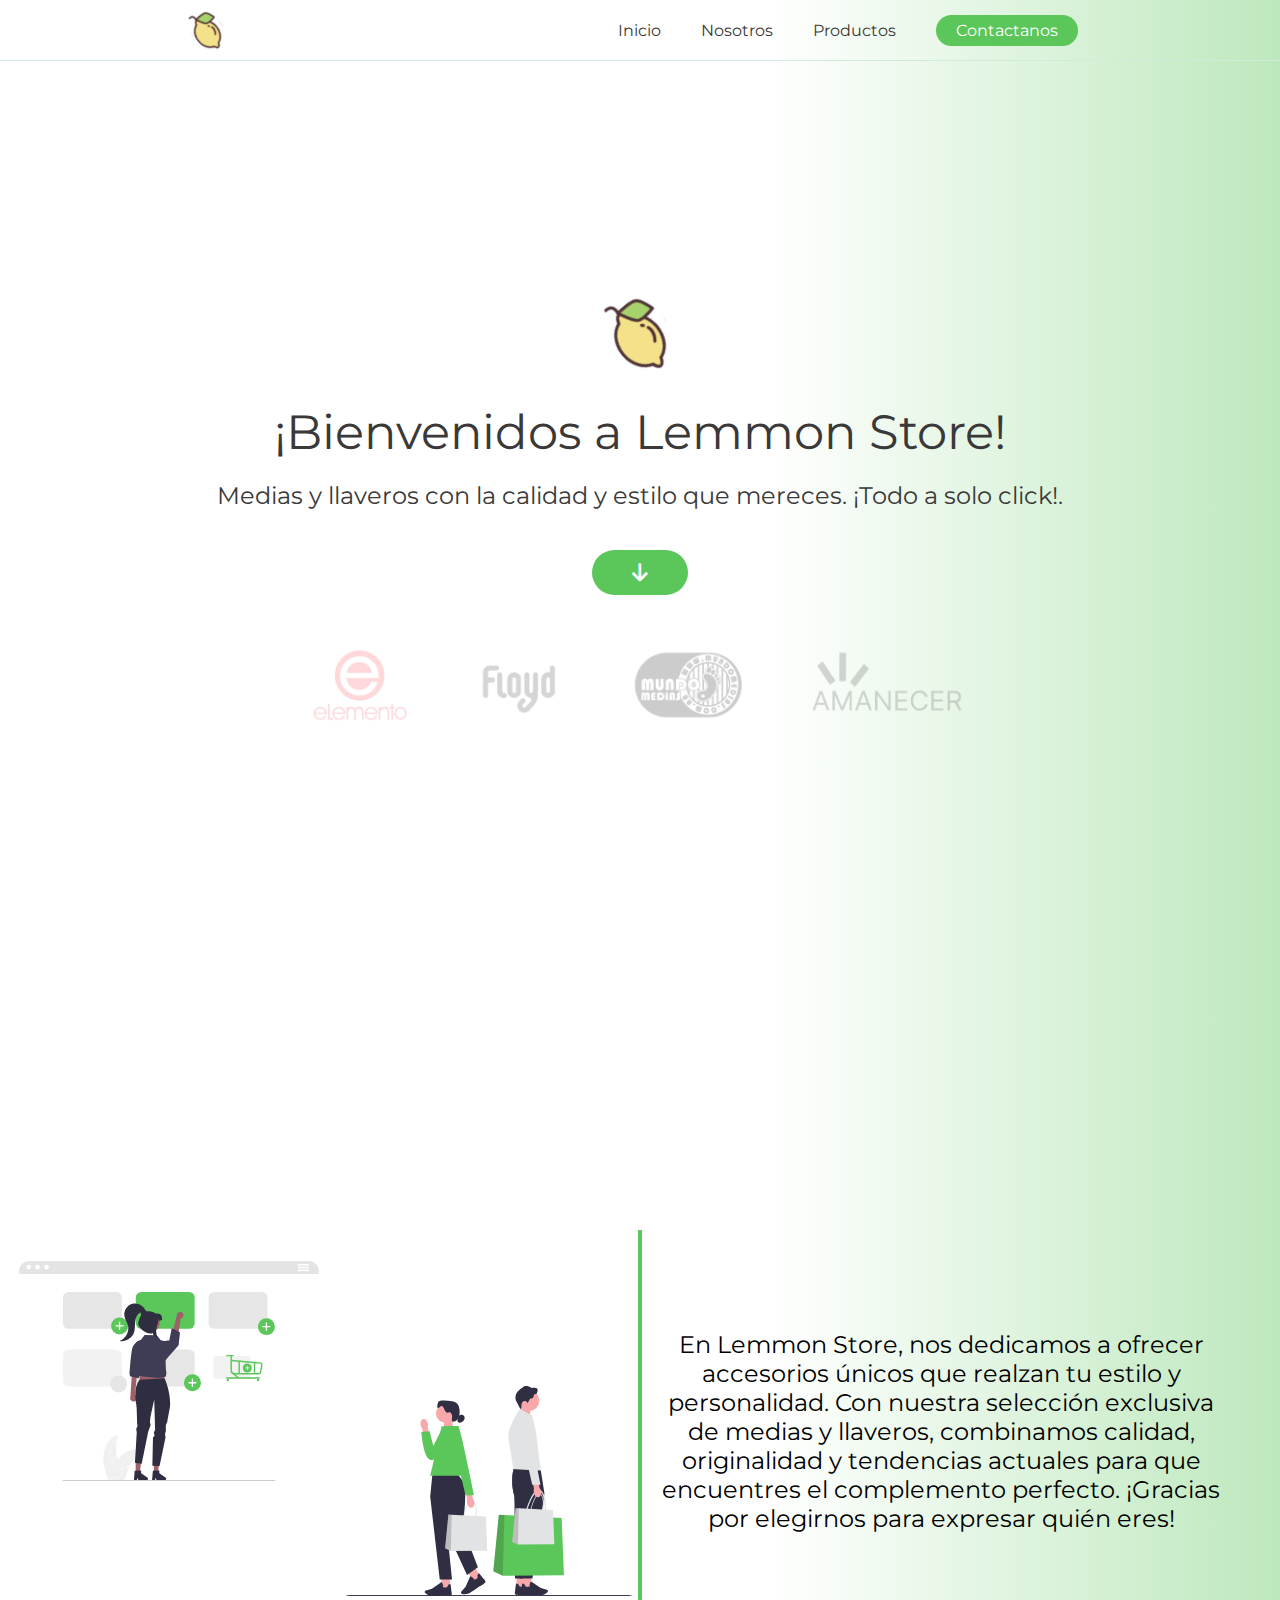
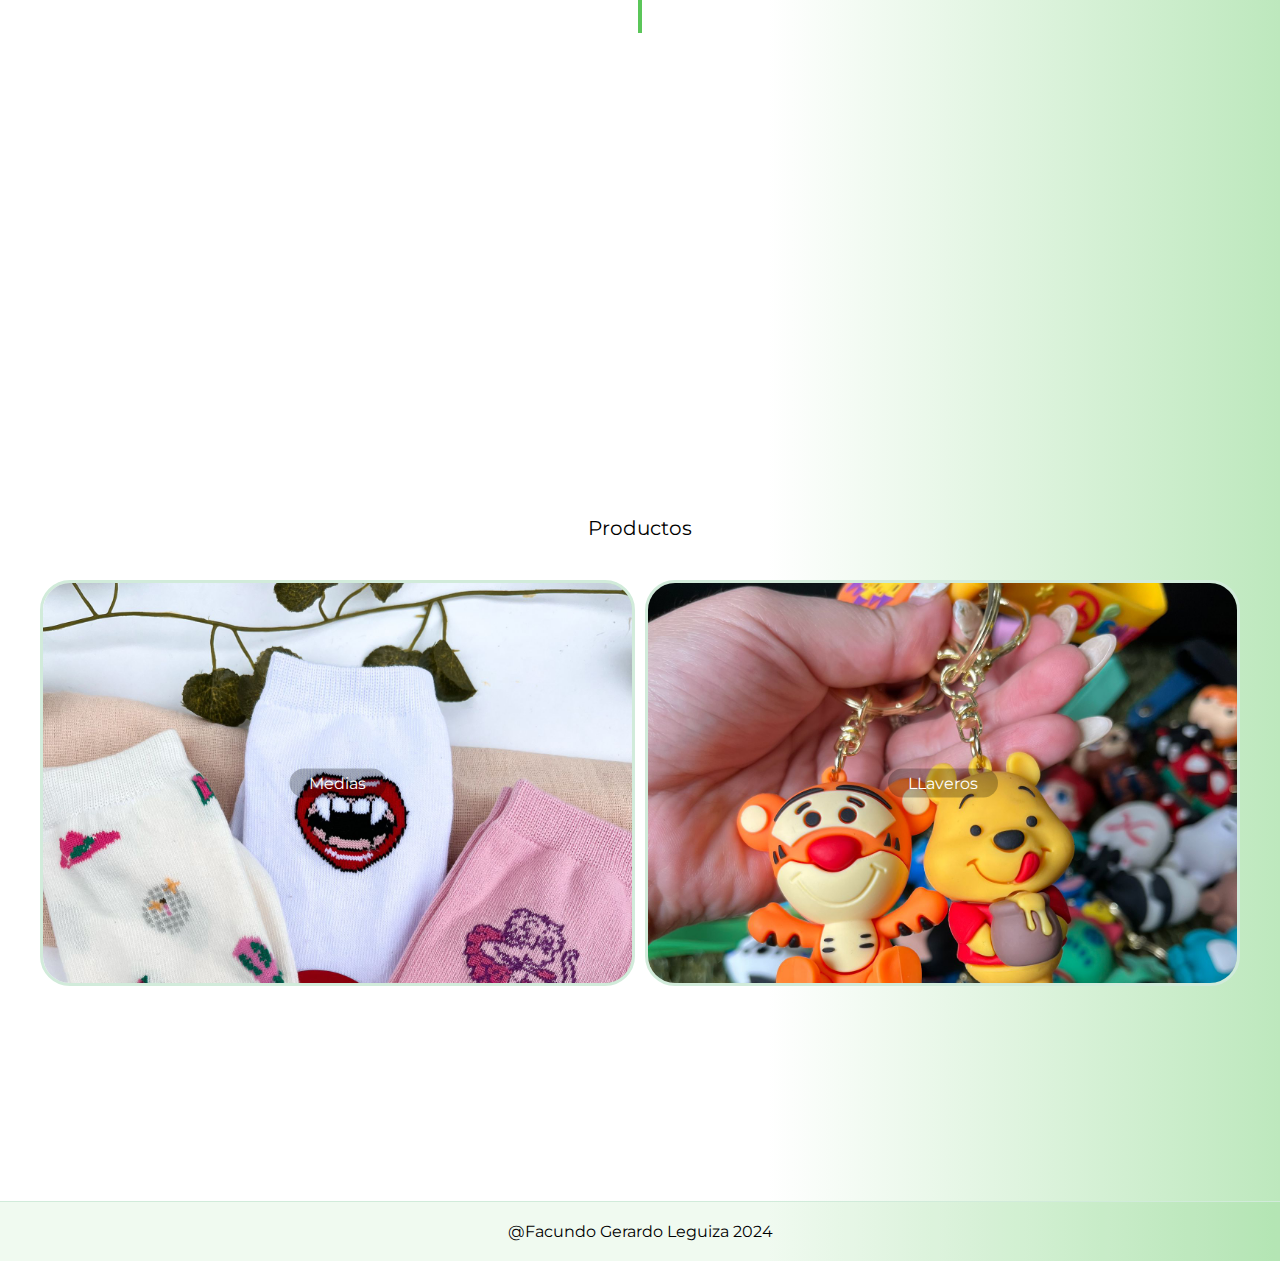
==== index.html @ 1a005efc "Correccion de ruta productosLLaveritos" ====
<!DOCTYPE html>
<html lang="en">

<head>
    <meta charset="UTF-8">
    <meta name="viewport" content="width=device-width, initial-scale=1.0">
    <link rel="stylesheet" href="https://cdnjs.cloudflare.com/ajax/libs/font-awesome/6.6.0/css/all.min.css">
    <link rel="stylesheet" href="./css/index.css">

    <title>Lemmon Store</title>
</head>

<body>
    <header>
        <nav>
            <img src="./asset/img/logoLemmon.svg" alt="">
            <ul>
                <li><a href="#hero">Inicio</a></li>
                <li><a href="#nosotros">Nosotros</a></li>
                <li><a href="#products">Productos</a></li>
                <li><a class="contactUs" href="./page/contacto.html">Contactanos</a></li>
            </ul>
        </nav>
    </header>
    <main>

        <section id="hero">
            <div class="hero-wrap">
                <img src="./asset/img/logoLemmon.svg" alt="">
                <h1>¡Bienvenidos a Lemmon Store! </h1>
                <h2>Medias y llaveros con la calidad y estilo que mereces. ¡Todo a solo
                    click!.
                </h2>
                <a href="#nosotros" class="btn">
                    <i class="fa-solid fa-arrow-down"></i>
                </a>
                <div class="marcas">
                    <img src="./asset/img/ELEMETO-LOGO.png"></img>
                    <img src="./asset/img/LOGO-FLOYD.png"></img>
                    <img src="./asset/img/LOGO-MUNDO.png"></img>
                    <img src="./asset/img/LOGO-AMANECER.png"></img>
                </div>
            </div>
        </section>

        <section id="nosotros">

            <div class="nosotros-wrap">

                <div class="nosotros-img">
                    <img class="img1" src="./asset/img/panel-tienda.svg" alt="">
                    <img class="img2" src="./asset/img/cmpras-personas.svg" alt="">
                </div>

                <div class="nosotros-text">

                    En <b>Lemmon Store</b>, nos dedicamos a ofrecer accesorios únicos que realzan tu estilo y
                    personalidad. Con
                    nuestra selección exclusiva de medias y llaveros, combinamos calidad, originalidad y tendencias
                    actuales para que encuentres el complemento perfecto. ¡Gracias por elegirnos para expresar quién
                    eres!
                </div>

            </div>
        </section>

        <section id="products">
            <h3>Productos</h3>
            <div class="products-wrap">
                <a href="./page/productosMedias.html">
                    <p>Medias</p>
                    <img src="./asset/img/producto3.jpeg" alt="">

                </a>
                <a href="./page/productosLLaveritos.html">
                    <p>LLaveros</p>
                    <img src="./asset/img/llaveros_dos.jpeg" alt="">
                </a>
            </div>

        </section>

    </main>
    <footer>
        <p>@Facundo Gerardo Leguiza 2024</p>
    </footer>
</body>

</html>
---- css/index.css ----
@import url('https://fonts.googleapis.com/css2?family=Montserrat:ital,wght@0,100..900;1,100..900&display=swap');

:root {
    --color-white: #ffff;
    --color-green: #5BC659;
    --color-white-2: #d1ebda
}

html {
    scroll-behavior: smooth;
}

* {
    font-family: "Montserrat", sans-serif;
    font-optical-sizing: auto;
    font-weight: 400;
    font-style: normal;
    margin: 0;
    padding: 0;
}

body {
    background: linear-gradient(90deg, rgb(255, 255, 255) 60%, rgba(189, 232, 189, 1) 100%);
}

header {
    top: 0;
    position: sticky;
    display: flex;
    justify-content: center;
    border-bottom: solid 1px var(--color-white-2);
    background: linear-gradient(90deg, rgb(255, 255, 255) 60%, rgba(189, 232, 189, 1) 100%);
    z-index: 20;
}

nav {
    width: 100%;
    height: 60px;
    display: flex;
    justify-content: space-around;
    align-items: center;
}

ul {
    display: flex;
    align-items: center;
    list-style: none;
    gap: 40px;
    margin: 0 20px;
}

ul li a {
    text-decoration: none;
    color: rgb(58, 56, 56);
    font-size: 1rem;
}

ul li .contactUs {
    text-align: center;
    border-radius: 20px;
    padding: 6px 20px;
    width: 100px;
    color: var(--color-white);
    background-color: var(--color-green);
    text-decoration: none;
    font-size: 1rem;
}

ul li .contactUs:hover {
    background-color: #459344;
}



#hero {
    height: 100vh;
    display: flex;
    justify-content: center;

}

.hero-wrap img {
    height: 100px;
}

.hero-wrap h1 {
    font-size: 48px;
}

.hero-wrap h2 {
    font-size: 24px;
}

.hero-wrap {
    color: rgb(58, 56, 56);
    width: 80%;
    display: flex;
    justify-content: center;
    align-items: center;
    flex-direction: column;
    gap: 20px;
    text-align: center;
}

.hero-wrap a {
    margin: 20px 0;
    border-radius: 30px;
    padding: 10px 40px;
    font-size: 1.3rem;
    color: var(--color-white);
    background-color: var(--color-green);
}

#hero .marcas {
    margin: 0px 0px;
}


#hero .marcas img {
    opacity: 20%;
    margin: 0 20px;
}



@keyframes float {
    0% {
        transform: translateY(0);
    }

    50% {
        transform: translateY(-10px);
        /* Eleva el elemento */
    }

    100% {
        transform: translateY(0);
        /* Vuelve a la posición original */
    }
}

.hero-wrap a {
    animation: float 3s ease-in-out infinite;
    /* Aplica la animación */
}


footer {
    background-color: #5bc65917;
    border-top: solid 1px var(--color-white-2);
    padding: 20px;
    text-align: center;
}

@media (min-width : 1024px) {
    #nosotros {
        height: 100vh;
        display: flex;
        flex-direction: column;
        align-items: center;
        justify-content: center;
        /* Espacio entre la sección superior y el icono */
        gap: 50px;
        padding: 20px;
    }

    #nosotros i {
        color: var(--color-green);
        font-size: 48px;
        /* Centrado en el eje horizontal */
    }

    #nosotros .nosotros-wrap {
        display: flex;
        width: 100%;
        max-width: 1200px;
        /* Define un ancho máximo opcional */
        justify-content: center;
        gap: 20px;
    }

    #nosotros .nosotros-wrap .nosotros-text,
    #nosotros .nosotros-wrap .nosotros-img {
        flex: 1;
        max-width: 50%;
        /* Ambos ocupan el 50% */
    }

    #nosotros .nosotros-wrap .nosotros-text {
        padding: 100px 10px;
        font-size: 24px;
        border-left: solid 4px #5BC659;
        text-align: center;
    }

    #nosotros .nosotros-wrap .nosotros-img {
        display: flex;
        justify-content: center;
        align-items: center;
        gap: 20px;
        padding: 20px 0;
    }

    #nosotros .nosotros-wrap .nosotros-img img {
        border-radius: 10px;
        width: 100%;
        max-width: 300px;
    }

    #nosotros .nosotros-wrap .nosotros-img .img2 {
        position: relative;
        top: 60px;
    }


    #nosotros .nosotros-wrap .nosotros-img .img1 {
        position: relative;
        bottom: 60px;
    }


    #products {
        height: 100vh;
        display: flex;
        justify-content: center;
        flex-direction: column;
        align-items: center;
        margin: 0 auto;
        max-width: 1200px;
        gap: 40px;
    }

    #products .products-wrap {
        width: 100%;
        display: flex;
        flex-wrap: no wrap;
        gap: 10px;
    }

    #products .products-wrap a {
        position: relative;
        background: linear-gradient(90deg, rgb(255, 255, 255) 60%, rgba(189, 232, 189, 1) 100%);
        height: 400px;
        width: 100%;
        overflow: hidden;
        border-radius: 30px;
        transition: transform 0.3s ease-in-out;
        border: solid 3px var(--color-white-2);
    }


    #products h3 {
        font-size: 20px;
    }

    #products .products-wrap a p {
        position: absolute;
        top: 50%;
        left: 50%;
        transform: translate(-50%, -50%);
        background-color: rgba(0, 0, 0, 0.253);
        color: #fff;
        padding: 5px 20px;
        border-radius: 30px;
        z-index: 10;
        font-size: 16px;
        text-align: center;
    }

    #products .products-wrap a img {
        object-fit: cover;
        width: 100%;
        height: auto;
        transition: transform 0.3s ease-in-out;
    }


    #products .products-wrap a img:hover {
        transform: scale(1.1);
        opacity: 50%;
    }


    .product-grid {
        display: grid;
        grid-template-columns: repeat(5, 1fr);
        gap: 20px;
        margin: auto;
        max-width: 90%;
    }

    .product-item {
        height: 320px;
        width: 300px;
        border-radius: 10px;
        border: solid 1px var(--color-white-2);
    }
}


@media (min-width: 768px) and (max-width : 1023px) {
    #nosotros {
        height: 100vh;
        display: flex;
        justify-content: center;
        align-items: center;
        flex-direction: column;
        gap: 40px;
    }

    #nosotros i {
        color: var(--color-green);
        font-size: 48px;
    }


    #nosotros .nosotros-wrap {
        display: flex;
        flex-direction: column;
        align-items: center;
        justify-content: center;
        gap: 20px;
    }

    #nosotros .nosotros-wrap .nosotros-text {
        padding: 40px;
        text-align: center;
        font-size: 24px;
    }

    #nosotros .nosotros-wrap .nosotros-img {
        display: flex;
        padding: 20px 0;
    }

    #nosotros .nosotros-wrap .nosotros-img img {
        border-radius: 10px 10px;
        width: 300px;
    }

    #nosotros .nosotros-wrap .nosotros-img .img1 {
        position: relative;
        top: -60px;
    }

    #products {
        height: 100vh;
        display: flex;
        justify-content: center;
        flex-direction: column;
        align-items: center;
        gap: 40px;
    }

    #products .products-wrap {
        width: 100%;
        display: flex;
        flex-wrap: wrap;
        gap: 10px;
    }

    #products .products-wrap a {
        position: relative;
        background: linear-gradient(90deg, rgb(255, 255, 255) 60%, rgba(189, 232, 189, 1) 100%);
        height: 300px;
        width: 100%;
        overflow: hidden;
        border-radius: 30px;
        transition: transform 0.3s ease-in-out;
        border: solid 3px var(--color-white-2);
    }


    #products h3 {
        font-size: 20px;
    }

    #products .products-wrap a p {
        position: absolute;
        top: 50%;
        left: 50%;
        transform: translate(-50%, -50%);
        background-color: rgba(0, 0, 0, 0.253);
        color: #fff;
        padding: 5px 20px;
        border-radius: 30px;
        z-index: 10;
        font-size: 16px;
        text-align: center;
    }

    #products .products-wrap a img {
        width: 100%;
        height: auto;
        object-fit: cover;
        transition: transform 0.3s ease-in-out;
    }


    #products .products-wrap a img:hover {
        transform: scale(1.1);
        opacity: 50%;
    }


    .product-grid {
        display: grid;
        grid-template-columns: repeat(5, 1fr);
        gap: 20px;
        margin: auto;
        max-width: 90%;
    }

    .product-item {
        height: 320px;
        width: 300px;
        border-radius: 10px;
        border: solid 1px var(--color-white-2);
    }
}




@media (max-width: 767px) {
    ul {
        gap: 14px;
    }

    ul li a {
        font-size: 12px;
    }

    ul li .contactUs {
        padding: 5px 8px;
        font-size: 12px;
    }

    /* home */
    .hero-wrap img {
        height: 90px;
    }

    .hero-wrap h1 {
        font-size: 30px;
    }

    .hero-wrap h2 {
        font-size: 16px;
    }

    .hero-wrap a {
        padding: 5px 20px;
    }


    #hero .marcas {
        display: flex;
        flex-wrap: wrap;
        justify-content: center;
        gap: 20px;
    }

    #hero .marcas img {
        margin: 0;
        height: 80px;
        width: 100px;
    }


    #nosotros {
        height: 100vh;
        display: flex;
        justify-content: center;
        align-items: center;
        flex-direction: column;
        gap: 20px;
    }


    #nosotros .nosotros-wrap {
        display: flex;
        flex-direction: column;
        align-items: center;
        justify-content: center;
        gap: 20px;
    }


    #nosotros i {
        color: var(--color-green);
        font-size: 48px;
    }


    #nosotros .nosotros-wrap .nosotros-text {
        padding: 20px;
        text-align: center;
        font-size: 16px;
    }

    #nosotros .nosotros-wrap .nosotros-img {
        display: flex;
        padding: 20px 0;
    }

    #nosotros .nosotros-wrap .nosotros-img img {
        border-radius: 10px 10px;
        width: 200px;
    }


    #nosotros .nosotros-wrap .nosotros-img .img1 {
        position: relative;
        top: -10px;
    }

    #nosotros .nosotros-wrap .nosotros-img .img2 {
        position: relative;
        top: 40px;
    }




    #products {
        height: 100vh;
        display: flex;
        justify-content: center;
        flex-direction: column;
        align-items: center;
        gap: 40px;
    }

    #products .products-wrap {
        width: 100%;
        display: flex;
        justify-content: center;
        flex-direction: column;
        gap: 10px;
    }

    #products .products-wrap a {
        position: relative;
        background: linear-gradient(90deg, rgb(255, 255, 255) 60%, rgba(189, 232, 189, 1) 100%);
        height: 200px;
        width: 100%;
        overflow: hidden;
        border-radius: 30px;
        transition: transform 0.3s ease-in-out;
        border: solid 3px var(--color-white-2);
    }


    #products h3 {
        font-size: 20px;
    }

    #products .products-wrap a p {
        position: absolute;
        top: 50%;
        left: 50%;
        transform: translate(-50%, -50%);
        background-color: rgba(0, 0, 0, 0.253);
        color: #fff;
        padding: 5px 20px;
        border-radius: 30px;
        z-index: 10;
        font-size: 16px;
        text-align: center;
    }

    #products .products-wrap a img {
        width: 100%;
        height: auto;
        object-fit: cover;
        transition: transform 0.3s ease-in-out;
    }


    #products .products-wrap a img:hover {
        transform: scale(1.1);
        opacity: 50%;
    }


    .product-grid {
        display: grid;
        grid-template-columns: repeat(5, 1fr);
        gap: 20px;
        margin: auto;
        max-width: 90%;
    }

    .product-item {
        height: 320px;
        width: 300px;
        border-radius: 10px;
        border: solid 1px var(--color-white-2);
    }
}
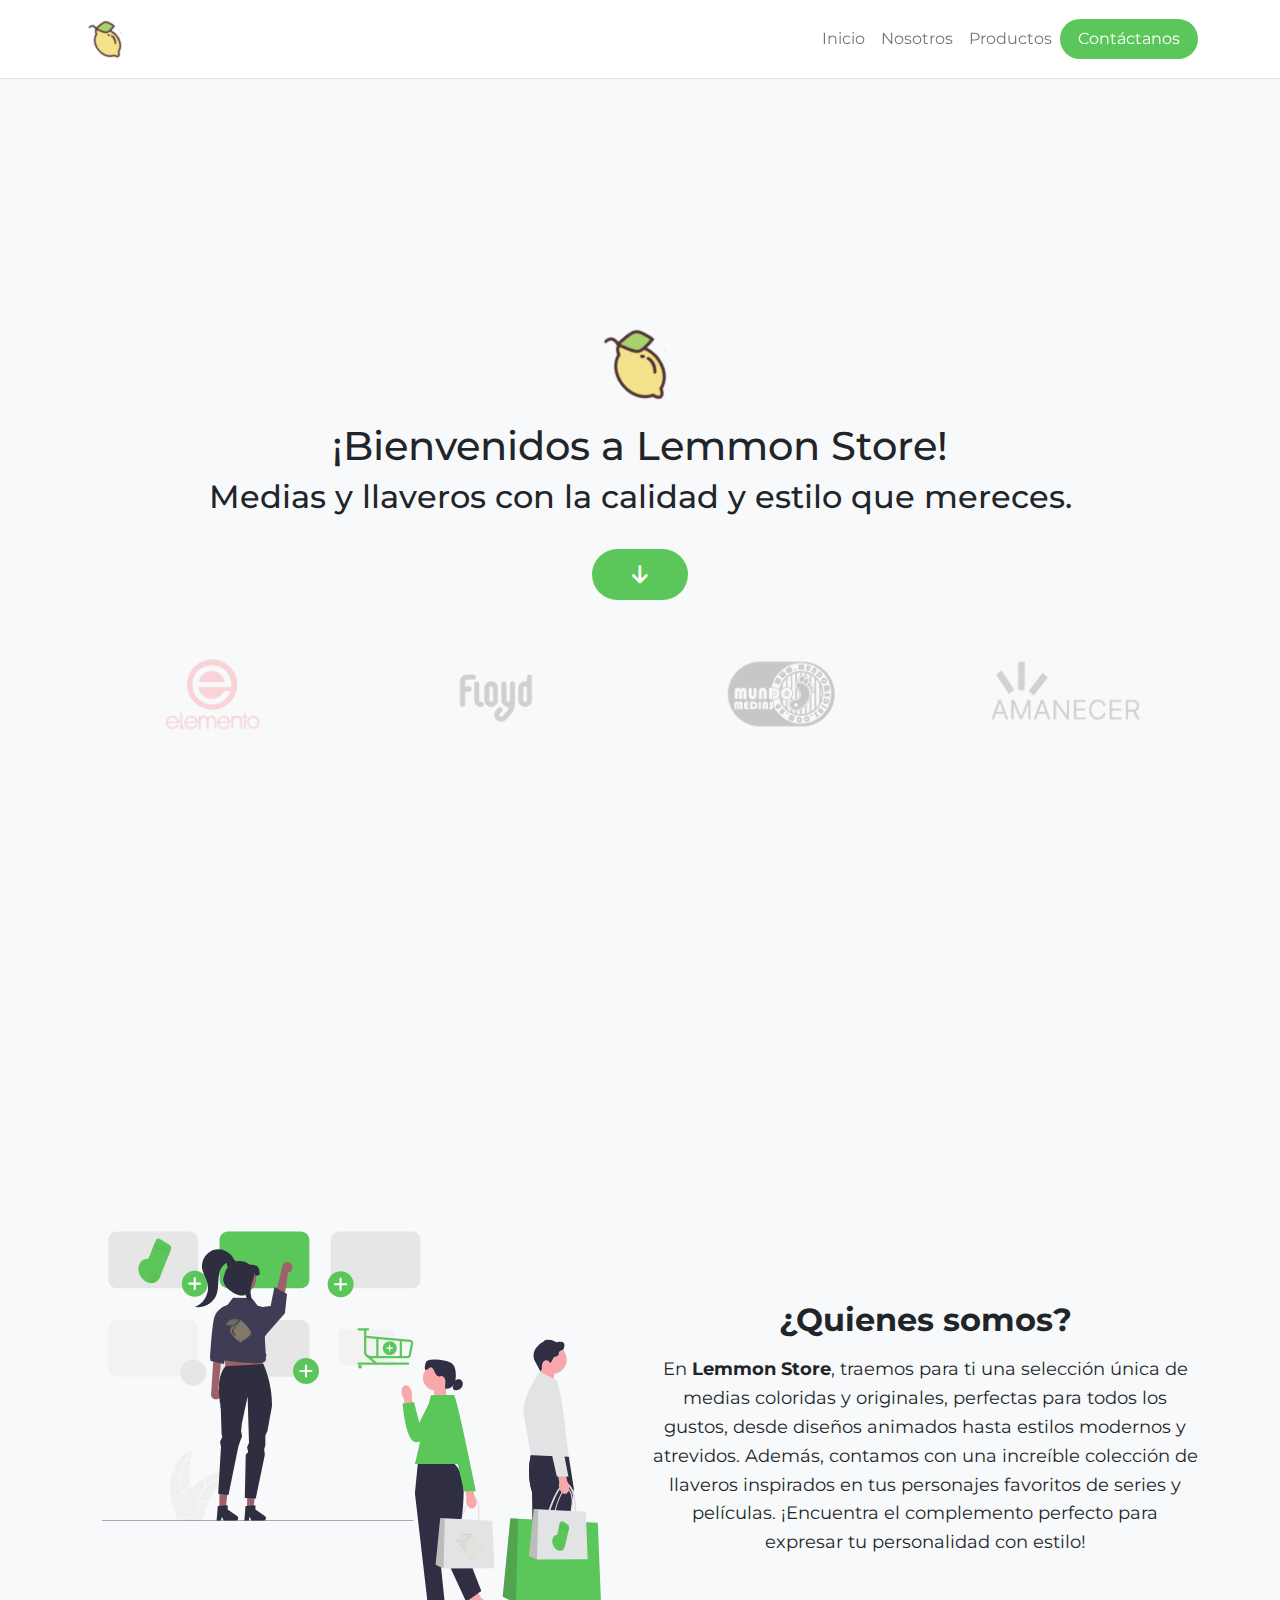
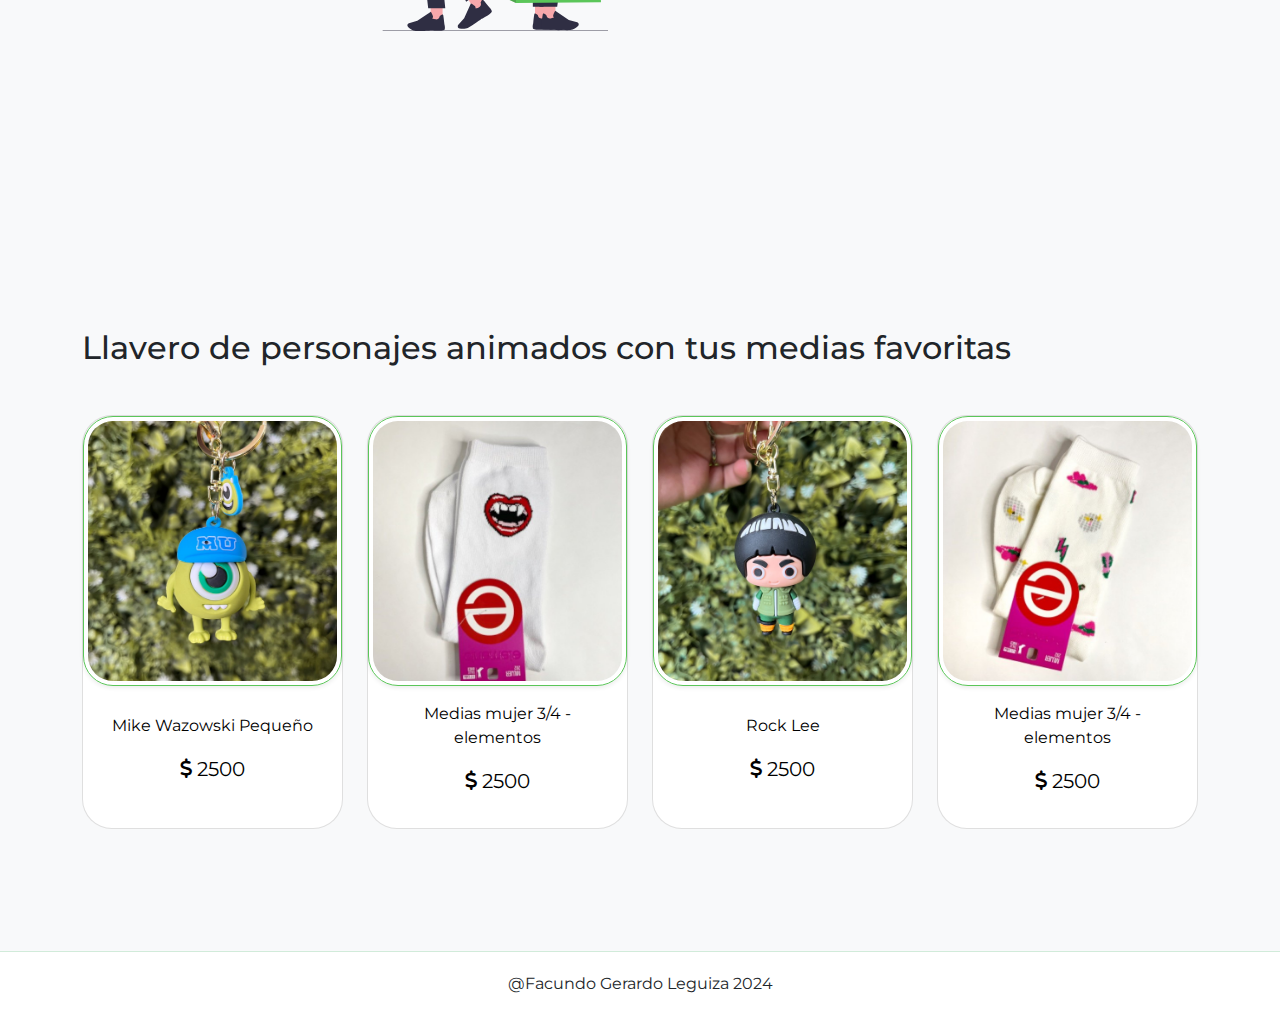
==== commit f61ea1e6: "se agrego libreria boostrap y se modifico el index" ====
--- a/index.html
+++ b/index.html
@@ -6,79 +6,165 @@
     <meta name="viewport" content="width=device-width, initial-scale=1.0">
     <link rel="stylesheet" href="https://cdnjs.cloudflare.com/ajax/libs/font-awesome/6.6.0/css/all.min.css">
     <link rel="stylesheet" href="./css/index.css">
+    <link rel="stylesheet" href="./asset/libs/bootstrap-5.0.2-dist/css/bootstrap.min.css">
 
     <title>Lemmon Store</title>
 </head>
 
 <body>
-    <header>
-        <nav>
-            <img src="./asset/img/logoLemmon.svg" alt="">
-            <ul>
-                <li><a href="#hero">Inicio</a></li>
-                <li><a href="#nosotros">Nosotros</a></li>
-                <li><a href="#products">Productos</a></li>
-                <li><a class="contactUs" href="./page/contacto.html">Contactanos</a></li>
-            </ul>
+
+    <header class="container-fluid">
+        <nav class="navbar navbar-expand-lg navbar-light ">
+            <div class="container">
+
+                <!-- Logo -->
+                <a class="navbar-brand" href="#">
+                    <img src="./asset/img/logoLemmon.svg" alt="Logo Lemmon Store">
+                </a>
+
+                <!-- boton -->
+                <button class="navbar-toggler" type="button" data-bs-toggle="collapse"
+                    data-bs-target="#navbarSupportedContent" aria-controls="navbarSupportedContent"
+                    aria-expanded="false" aria-label="Toggle navigation">
+                    <span class="navbar-toggler-icon"></span>
+                </button>
+
+
+                <!-- contenido nabegable -->
+                <div class="collapse navbar-collapse" id="navbarSupportedContent">
+                    <ul class="navbar-nav ms-auto mb-2 mb-lg-0">
+                        <li class="nav-item"><a class="nav-link" href="#hero">Inicio</a></li>
+                        <li class="nav-item"><a class="nav-link" href="#nosotros">Nosotros</a></li>
+                        <li class="nav-item"><a class="nav-link" href="#products">Productos</a></li>
+                        <li class="nav-item contactUs">
+                            <a class="nav-link " href="./page/contacto.html">Contáctanos</a>
+                        </li>
+                    </ul>
+                </div>
+
+            </div>
         </nav>
     </header>
+
     <main>
-
-        <section id="hero">
-            <div class="hero-wrap">
-                <img src="./asset/img/logoLemmon.svg" alt="">
-                <h1>¡Bienvenidos a Lemmon Store! </h1>
-                <h2>Medias y llaveros con la calidad y estilo que mereces. ¡Todo a solo
-                    click!.
-                </h2>
-                <a href="#nosotros" class="btn">
-                    <i class="fa-solid fa-arrow-down"></i>
-                </a>
-                <div class="marcas">
-                    <img src="./asset/img/ELEMETO-LOGO.png"></img>
-                    <img src="./asset/img/LOGO-FLOYD.png"></img>
-                    <img src="./asset/img/LOGO-MUNDO.png"></img>
-                    <img src="./asset/img/LOGO-AMANECER.png"></img>
+        <section id="hero" class="hero-wrap d-flex justify-content-center align-items-center vh-100 bg-light">
+            <div class="container">
+                <div class="row">
+                    <div class="col-12 text-center">
+                        <img class="mb-2" src="./asset/img/logoLemmon.svg" alt="Logo Lemmon Store" class="img-fluid">
+                        <h1 class="mb-2">¡Bienvenidos a Lemmon Store!</h1>
+                        <h2 class="mb-2">Medias y llaveros con la calidad y estilo que mereces.</h2>
+                        <a class="btn btn-primary mt-4" href="#nosotros" aria-label="Desplazarse a la sección Nosotros">
+                            <i class="fa-solid fa-arrow-down"></i>
+                        </a>
+                    </div>
+                </div>
+                <div class="row mt-4 text-center logos">
+                    <div class="col-6 col-md-3">
+                        <img src="./asset/img/ELEMETO-LOGO.png" alt="Logo de la empresa Elemeto" class="img-fluid"
+                            loading="lazy">
+                    </div>
+                    <div class="col-6 col-md-3">
+                        <img src="./asset/img/LOGO-FLOYD.png" alt="Logo de la empresa Floyd" class="img-fluid"
+                            loading="lazy">
+                    </div>
+                    <div class="col-6 col-md-3">
+                        <img src="./asset/img/LOGO-MUNDO.png" alt="Logo de la empresa Mundo" class="img-fluid"
+                            loading="lazy">
+                    </div>
+                    <div class="col-6 col-md-3">
+                        <img src="./asset/img/LOGO-AMANECER.png" alt="Logo de la empresa Amanecer" class="img-fluid"
+                            loading="lazy">
+                    </div>
                 </div>
             </div>
         </section>
 
-        <section id="nosotros">
+        <section id="nosotros" class="d-flex justify-content-center align-items-center vh-100 bg-light">
+            <div class="container">
+                <div class="row align-items-center">
+                    <!-- Imagen -->
+                    <div class="col-12 col-md-6 text-center mb-4 mb-md-0">
+                        <img src="./asset/img/nosotros.svg" alt="Imagen de Lemmon Store" class="img-fluid">
+                    </div>
+                    <!-- Texto -->
+                    <div class="col-12 col-md-6 wrap-text text-center">
+                        <h2>¿Quienes somos?</h2>
+                        <p>
+                            En <b>Lemmon Store</b>, traemos para ti una selección única de medias coloridas y
+                            originales, perfectas para todos los gustos, desde diseños animados hasta estilos modernos y
+                            atrevidos. Además, contamos con una increíble colección de llaveros inspirados en tus
+                            personajes favoritos de series y películas. ¡Encuentra el complemento perfecto para expresar
+                            tu personalidad con estilo!
+                        </p>
+                    </div>
+                </div>
+            </div>
+        </section>
 
-            <div class="nosotros-wrap">
 
-                <div class="nosotros-img">
-                    <img class="img1" src="./asset/img/panel-tienda.svg" alt="">
-                    <img class="img2" src="./asset/img/cmpras-personas.svg" alt="">
-                </div>
+        <section id="products" class="d-flex justify-content-center bg-light">
+            <div class="container">
+                <!-- Sección de Llavero -->
+                <div class="row mb-5">
+                    <h2 class="mb-5">Llavero de personajes animados con tus medias favoritas</h2>
 
-                <div class="nosotros-text">
+                    <!-- Producto 1 -->
+                    <div class="col-12 col-sm-6 col-md-4 col-lg-3 mb-4">
+                        <div class="card h-100 text-center">
+                            <img src="../asset/img/llaveritos/pll (1).jpeg" alt="Llavero diseño 1"
+                                class="card-img-top shadow-sm">
+                            <div class="card-body d-flex flex-column justify-content-center">
+                                <p class="card-text">Mike Wazowski Pequeño</p>
+                                <p class="fs-5"><i class="fa-solid fa-dollar-sign"></i> 2500</p>
+                                <!-- <button class="btn btn-success mt-2 shadow-sm"><i
+                                        class="fa-solid fa-cart-plus fs-4"></i></button> -->
+                            </div>
+                        </div>
+                    </div>
+                    <div class="col-12 col-sm-6 col-md-4 col-lg-3 mb-4">
+                        <div class="card h-100 text-center">
+                            <img src="../asset/img/medias/med1 (7).jpg" alt="Llavero diseño 1"
+                                class="card-img-top shadow-sm">
+                            <div class="card-body d-flex flex-column justify-content-center">
+                                <p class="card-text">Medias mujer 3/4 - elementos</p>
+                                <p class="fs-5"><i class="fa-solid fa-dollar-sign"></i> 2500</p>
+                            </div>
+                        </div>
+                    </div>
 
-                    En <b>Lemmon Store</b>, nos dedicamos a ofrecer accesorios únicos que realzan tu estilo y
-                    personalidad. Con
-                    nuestra selección exclusiva de medias y llaveros, combinamos calidad, originalidad y tendencias
-                    actuales para que encuentres el complemento perfecto. ¡Gracias por elegirnos para expresar quién
-                    eres!
+
+                    <div class="col-12 col-sm-6 col-md-4 col-lg-3 mb-4">
+                        <a class="card h-100 text-center">
+                            <img src="../asset/img/llaveritos/pll (8).jpeg" alt="Llavero diseño 1"
+                                class="card-img-top shadow-sm">
+                            <div class="card-body d-flex flex-column justify-content-center">
+                                <p class="card-text">Rock Lee</p>
+                                <p class="fs-5"><i class="fa-solid fa-dollar-sign"></i> 2500</p>
+                            </div>
+                        </a>
+                    </div>
+
+                    <!-- Producto 1 -->
+                    <div class="col-12 col-sm-6 col-md-4 col-lg-3 mb-4">
+                        <div class="card h-100 text-center">
+                            <img src="./asset/img/medias/med1 (4).jpg" alt="Llavero diseño 1"
+                                class="card-img-top shadow-sm">
+                            <div class="card-body d-flex flex-column justify-content-center">
+                                <p class="card-text">Medias mujer 3/4 - elementos</p>
+                                <p class="fs-5"><i class="fa-solid fa-dollar-sign"></i> 2500</p>
+                            </div>
+                        </div>
+                    </div>
+
+
                 </div>
 
             </div>
         </section>
 
-        <section id="products">
-            <h3>Productos</h3>
-            <div class="products-wrap">
-                <a href="./page/productosMedias.html">
-                    <p>Medias</p>
-                    <img src="./asset/img/producto3.jpeg" alt="">
 
-                </a>
-                <a href="./page/productosLLaveritos.html">
-                    <p>LLaveros</p>
-                    <img src="./asset/img/llaveros_dos.jpeg" alt="">
-                </a>
-            </div>
 
-        </section>
 
     </main>
     <footer>
@@ -86,4 +172,7 @@
     </footer>
 </body>
 
+
+<script src="./asset/libs/bootstrap-5.0.2-dist/js/bootstrap.bundle.min.js"></script>
+
 </html>--- a/css/index.css
+++ b/css/index.css
@@ -19,583 +19,132 @@
     padding: 0;
 }
 
-body {
-    background: linear-gradient(90deg, rgb(255, 255, 255) 60%, rgba(189, 232, 189, 1) 100%);
-}
 
+/* header navbar */
 header {
+    background-color: rgba(255, 255, 255, 0.117);
+    backdrop-filter: blur(10px);
     top: 0;
     position: sticky;
-    display: flex;
-    justify-content: center;
     border-bottom: solid 1px var(--color-white-2);
-    background: linear-gradient(90deg, rgb(255, 255, 255) 60%, rgba(189, 232, 189, 1) 100%);
     z-index: 20;
 }
 
-nav {
-    width: 100%;
-    height: 60px;
-    display: flex;
-    justify-content: space-around;
-    align-items: center;
+
+.contactUs {
+    background-color: var(--color-green);
+    border-radius: 20px;
+    padding: 0px 10px !important;
+
+    a {
+        color: var(--color-white) !important;
+    }
 }
 
-ul {
-    display: flex;
-    align-items: center;
-    list-style: none;
-    gap: 40px;
-    margin: 0 20px;
-}
-
-ul li a {
-    text-decoration: none;
-    color: rgb(58, 56, 56);
-    font-size: 1rem;
-}
-
-ul li .contactUs {
-    text-align: center;
-    border-radius: 20px;
-    padding: 6px 20px;
-    width: 100px;
-    color: var(--color-white);
-    background-color: var(--color-green);
-    text-decoration: none;
-    font-size: 1rem;
-}
-
-ul li .contactUs:hover {
+.contactUs:hover {
     background-color: #459344;
 }
 
 
 
-#hero {
-    height: 100vh;
-    display: flex;
-    justify-content: center;
+
+/* hero */
+.hero-wrap {
+
+
+    img {
+        height: 100px;
+    }
+
+    a {
+        margin: 20px 0;
+        border-radius: 30px;
+        padding: 10px 40px;
+        font-size: 1.3rem;
+        color: var(--color-white) !important;
+        text-decoration: none;
+        border: none;
+        background-color: var(--color-green);
+    }
+
+    .logos img {
+        opacity: 20%;
+    }
 
 }
 
-.hero-wrap img {
-    height: 100px;
-}
-
-.hero-wrap h1 {
-    font-size: 48px;
-}
-
-.hero-wrap h2 {
-    font-size: 24px;
-}
-
-.hero-wrap {
-    color: rgb(58, 56, 56);
-    width: 80%;
-    display: flex;
-    justify-content: center;
-    align-items: center;
-    flex-direction: column;
-    gap: 20px;
-    text-align: center;
-}
-
-.hero-wrap a {
-    margin: 20px 0;
-    border-radius: 30px;
-    padding: 10px 40px;
-    font-size: 1.3rem;
-    color: var(--color-white);
-    background-color: var(--color-green);
-}
-
-#hero .marcas {
-    margin: 0px 0px;
-}
-
-
-#hero .marcas img {
-    opacity: 20%;
-    margin: 0 20px;
+.hero-wrap a:hover {
+    background-color: #459344;
 }
 
 
 
-@keyframes float {
-    0% {
-        transform: translateY(0);
+.wrap-text {
+    padding: 10px;
+    font-size: 20px;
+
+    h2 {
+        font-size: 2rem;
+
+        font-weight: bold;
+        margin-bottom: 1rem;
     }
 
-    50% {
-        transform: translateY(-10px);
-        /* Eleva el elemento */
-    }
-
-    100% {
-        transform: translateY(0);
-        /* Vuelve a la posición original */
-    }
-}
-
-.hero-wrap a {
-    animation: float 3s ease-in-out infinite;
-    /* Aplica la animación */
-}
-
-
-footer {
-    background-color: #5bc65917;
-    border-top: solid 1px var(--color-white-2);
-    padding: 20px;
-    text-align: center;
-}
-
-@media (min-width : 1024px) {
-    #nosotros {
-        height: 100vh;
-        display: flex;
-        flex-direction: column;
-        align-items: center;
-        justify-content: center;
-        /* Espacio entre la sección superior y el icono */
-        gap: 50px;
-        padding: 20px;
-    }
-
-    #nosotros i {
-        color: var(--color-green);
-        font-size: 48px;
-        /* Centrado en el eje horizontal */
-    }
-
-    #nosotros .nosotros-wrap {
-        display: flex;
-        width: 100%;
-        max-width: 1200px;
-        /* Define un ancho máximo opcional */
-        justify-content: center;
-        gap: 20px;
-    }
-
-    #nosotros .nosotros-wrap .nosotros-text,
-    #nosotros .nosotros-wrap .nosotros-img {
-        flex: 1;
-        max-width: 50%;
-        /* Ambos ocupan el 50% */
-    }
-
-    #nosotros .nosotros-wrap .nosotros-text {
-        padding: 100px 10px;
-        font-size: 24px;
-        border-left: solid 4px #5BC659;
-        text-align: center;
-    }
-
-    #nosotros .nosotros-wrap .nosotros-img {
-        display: flex;
-        justify-content: center;
-        align-items: center;
-        gap: 20px;
-        padding: 20px 0;
-    }
-
-    #nosotros .nosotros-wrap .nosotros-img img {
-        border-radius: 10px;
-        width: 100%;
-        max-width: 300px;
-    }
-
-    #nosotros .nosotros-wrap .nosotros-img .img2 {
-        position: relative;
-        top: 60px;
-    }
-
-
-    #nosotros .nosotros-wrap .nosotros-img .img1 {
-        position: relative;
-        bottom: 60px;
-    }
-
-
-    #products {
-        height: 100vh;
-        display: flex;
-        justify-content: center;
-        flex-direction: column;
-        align-items: center;
+    p {
+        font-size: 1.125rem;
+        line-height: 1.6;
         margin: 0 auto;
-        max-width: 1200px;
-        gap: 40px;
-    }
-
-    #products .products-wrap {
-        width: 100%;
-        display: flex;
-        flex-wrap: no wrap;
-        gap: 10px;
-    }
-
-    #products .products-wrap a {
-        position: relative;
-        background: linear-gradient(90deg, rgb(255, 255, 255) 60%, rgba(189, 232, 189, 1) 100%);
-        height: 400px;
-        width: 100%;
-        overflow: hidden;
-        border-radius: 30px;
-        transition: transform 0.3s ease-in-out;
-        border: solid 3px var(--color-white-2);
-    }
-
-
-    #products h3 {
-        font-size: 20px;
-    }
-
-    #products .products-wrap a p {
-        position: absolute;
-        top: 50%;
-        left: 50%;
-        transform: translate(-50%, -50%);
-        background-color: rgba(0, 0, 0, 0.253);
-        color: #fff;
-        padding: 5px 20px;
-        border-radius: 30px;
-        z-index: 10;
-        font-size: 16px;
-        text-align: center;
-    }
-
-    #products .products-wrap a img {
-        object-fit: cover;
-        width: 100%;
-        height: auto;
-        transition: transform 0.3s ease-in-out;
-    }
-
-
-    #products .products-wrap a img:hover {
-        transform: scale(1.1);
-        opacity: 50%;
-    }
-
-
-    .product-grid {
-        display: grid;
-        grid-template-columns: repeat(5, 1fr);
-        gap: 20px;
-        margin: auto;
-        max-width: 90%;
-    }
-
-    .product-item {
-        height: 320px;
-        width: 300px;
-        border-radius: 10px;
-        border: solid 1px var(--color-white-2);
     }
 }
 
 
-@media (min-width: 768px) and (max-width : 1023px) {
-    #nosotros {
-        height: 100vh;
-        display: flex;
-        justify-content: center;
-        align-items: center;
-        flex-direction: column;
-        gap: 40px;
-    }
-
-    #nosotros i {
-        color: var(--color-green);
-        font-size: 48px;
-    }
-
-
-    #nosotros .nosotros-wrap {
-        display: flex;
-        flex-direction: column;
-        align-items: center;
-        justify-content: center;
-        gap: 20px;
-    }
-
-    #nosotros .nosotros-wrap .nosotros-text {
-        padding: 40px;
-        text-align: center;
-        font-size: 24px;
-    }
-
-    #nosotros .nosotros-wrap .nosotros-img {
-        display: flex;
-        padding: 20px 0;
-    }
-
-    #nosotros .nosotros-wrap .nosotros-img img {
-        border-radius: 10px 10px;
-        width: 300px;
-    }
-
-    #nosotros .nosotros-wrap .nosotros-img .img1 {
-        position: relative;
-        top: -60px;
-    }
-
-    #products {
-        height: 100vh;
-        display: flex;
-        justify-content: center;
-        flex-direction: column;
-        align-items: center;
-        gap: 40px;
-    }
-
-    #products .products-wrap {
-        width: 100%;
-        display: flex;
-        flex-wrap: wrap;
-        gap: 10px;
-    }
-
-    #products .products-wrap a {
-        position: relative;
-        background: linear-gradient(90deg, rgb(255, 255, 255) 60%, rgba(189, 232, 189, 1) 100%);
-        height: 300px;
-        width: 100%;
-        overflow: hidden;
-        border-radius: 30px;
-        transition: transform 0.3s ease-in-out;
-        border: solid 3px var(--color-white-2);
-    }
-
-
-    #products h3 {
-        font-size: 20px;
-    }
-
-    #products .products-wrap a p {
-        position: absolute;
-        top: 50%;
-        left: 50%;
-        transform: translate(-50%, -50%);
-        background-color: rgba(0, 0, 0, 0.253);
-        color: #fff;
-        padding: 5px 20px;
-        border-radius: 30px;
-        z-index: 10;
-        font-size: 16px;
-        text-align: center;
-    }
-
-    #products .products-wrap a img {
-        width: 100%;
-        height: auto;
-        object-fit: cover;
-        transition: transform 0.3s ease-in-out;
-    }
-
-
-    #products .products-wrap a img:hover {
-        transform: scale(1.1);
-        opacity: 50%;
-    }
-
-
-    .product-grid {
-        display: grid;
-        grid-template-columns: repeat(5, 1fr);
-        gap: 20px;
-        margin: auto;
-        max-width: 90%;
-    }
-
-    .product-item {
-        height: 320px;
-        width: 300px;
-        border-radius: 10px;
-        border: solid 1px var(--color-white-2);
-    }
+#nosotros img {
+    padding: 20px;
+    max-width: 100%;
+    height: auto;
 }
 
 
 
+#products {
+    padding: 50px;
+}
 
-@media (max-width: 767px) {
-    ul {
-        gap: 14px;
-    }
+.card {
+    border-radius: 30px !important;
+    transition: 0.5s;
+    text-decoration: none;
+    color: #000 !important;
+}
 
-    ul li a {
-        font-size: 12px;
-    }
+.card-img-top {
+    border: 1px solid var(--color-green);
+    padding: 4px;
+    height: 270px;
+    object-fit: cover;
+    border-radius: 30px !important;
+}
 
-    ul li .contactUs {
-        padding: 5px 8px;
-        font-size: 12px;
-    }
+.btn-success {
+    border: none !important;
+    border-radius: 20px !important;
+    font-weight: 400;
+    background-color: #5BC659 !important;
+}
 
-    /* home */
-    .hero-wrap img {
-        height: 90px;
-    }
+.btn-success:hover {
+    background-color: #459344 !important;
+}
 
-    .hero-wrap h1 {
-        font-size: 30px;
-    }
-
-    .hero-wrap h2 {
-        font-size: 16px;
-    }
-
-    .hero-wrap a {
-        padding: 5px 20px;
-    }
-
-
-    #hero .marcas {
-        display: flex;
-        flex-wrap: wrap;
-        justify-content: center;
-        gap: 20px;
-    }
-
-    #hero .marcas img {
-        margin: 0;
-        height: 80px;
-        width: 100px;
-    }
-
-
-    #nosotros {
-        height: 100vh;
-        display: flex;
-        justify-content: center;
-        align-items: center;
-        flex-direction: column;
-        gap: 20px;
-    }
-
-
-    #nosotros .nosotros-wrap {
-        display: flex;
-        flex-direction: column;
-        align-items: center;
-        justify-content: center;
-        gap: 20px;
-    }
-
-
-    #nosotros i {
-        color: var(--color-green);
-        font-size: 48px;
-    }
-
-
-    #nosotros .nosotros-wrap .nosotros-text {
-        padding: 20px;
-        text-align: center;
-        font-size: 16px;
-    }
-
-    #nosotros .nosotros-wrap .nosotros-img {
-        display: flex;
-        padding: 20px 0;
-    }
-
-    #nosotros .nosotros-wrap .nosotros-img img {
-        border-radius: 10px 10px;
-        width: 200px;
-    }
-
-
-    #nosotros .nosotros-wrap .nosotros-img .img1 {
-        position: relative;
-        top: -10px;
-    }
-
-    #nosotros .nosotros-wrap .nosotros-img .img2 {
-        position: relative;
-        top: 40px;
-    }
+.card:hover {
+    scale: 1.1;
+    transition: 0.5s;
+}
 
 
 
-
-    #products {
-        height: 100vh;
-        display: flex;
-        justify-content: center;
-        flex-direction: column;
-        align-items: center;
-        gap: 40px;
-    }
-
-    #products .products-wrap {
-        width: 100%;
-        display: flex;
-        justify-content: center;
-        flex-direction: column;
-        gap: 10px;
-    }
-
-    #products .products-wrap a {
-        position: relative;
-        background: linear-gradient(90deg, rgb(255, 255, 255) 60%, rgba(189, 232, 189, 1) 100%);
-        height: 200px;
-        width: 100%;
-        overflow: hidden;
-        border-radius: 30px;
-        transition: transform 0.3s ease-in-out;
-        border: solid 3px var(--color-white-2);
-    }
-
-
-    #products h3 {
-        font-size: 20px;
-    }
-
-    #products .products-wrap a p {
-        position: absolute;
-        top: 50%;
-        left: 50%;
-        transform: translate(-50%, -50%);
-        background-color: rgba(0, 0, 0, 0.253);
-        color: #fff;
-        padding: 5px 20px;
-        border-radius: 30px;
-        z-index: 10;
-        font-size: 16px;
-        text-align: center;
-    }
-
-    #products .products-wrap a img {
-        width: 100%;
-        height: auto;
-        object-fit: cover;
-        transition: transform 0.3s ease-in-out;
-    }
-
-
-    #products .products-wrap a img:hover {
-        transform: scale(1.1);
-        opacity: 50%;
-    }
-
-
-    .product-grid {
-        display: grid;
-        grid-template-columns: repeat(5, 1fr);
-        gap: 20px;
-        margin: auto;
-        max-width: 90%;
-    }
-
-    .product-item {
-        height: 320px;
-        width: 300px;
-        border-radius: 10px;
-        border: solid 1px var(--color-white-2);
-    }
+footer {
+    border-top: solid 1px var(--color-white-2);
+    padding: 20px;
+    text-align: center;
 }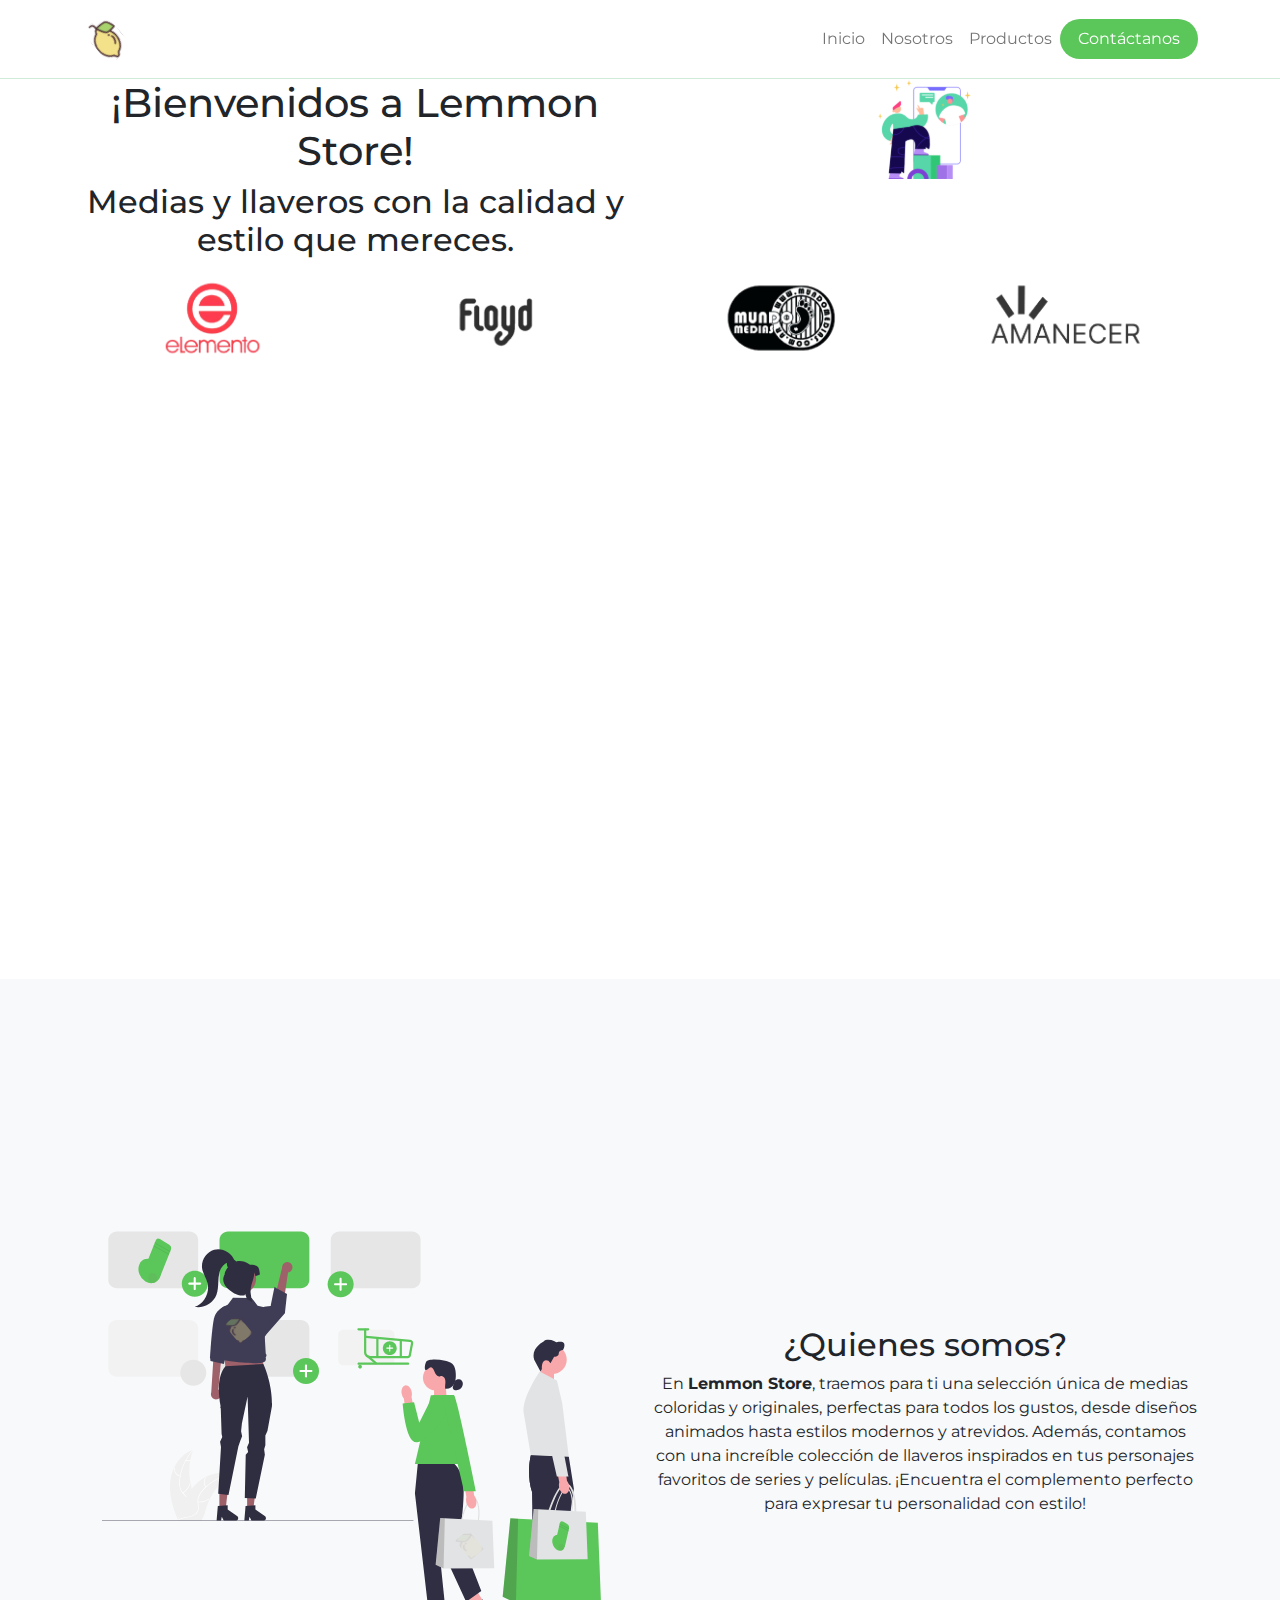
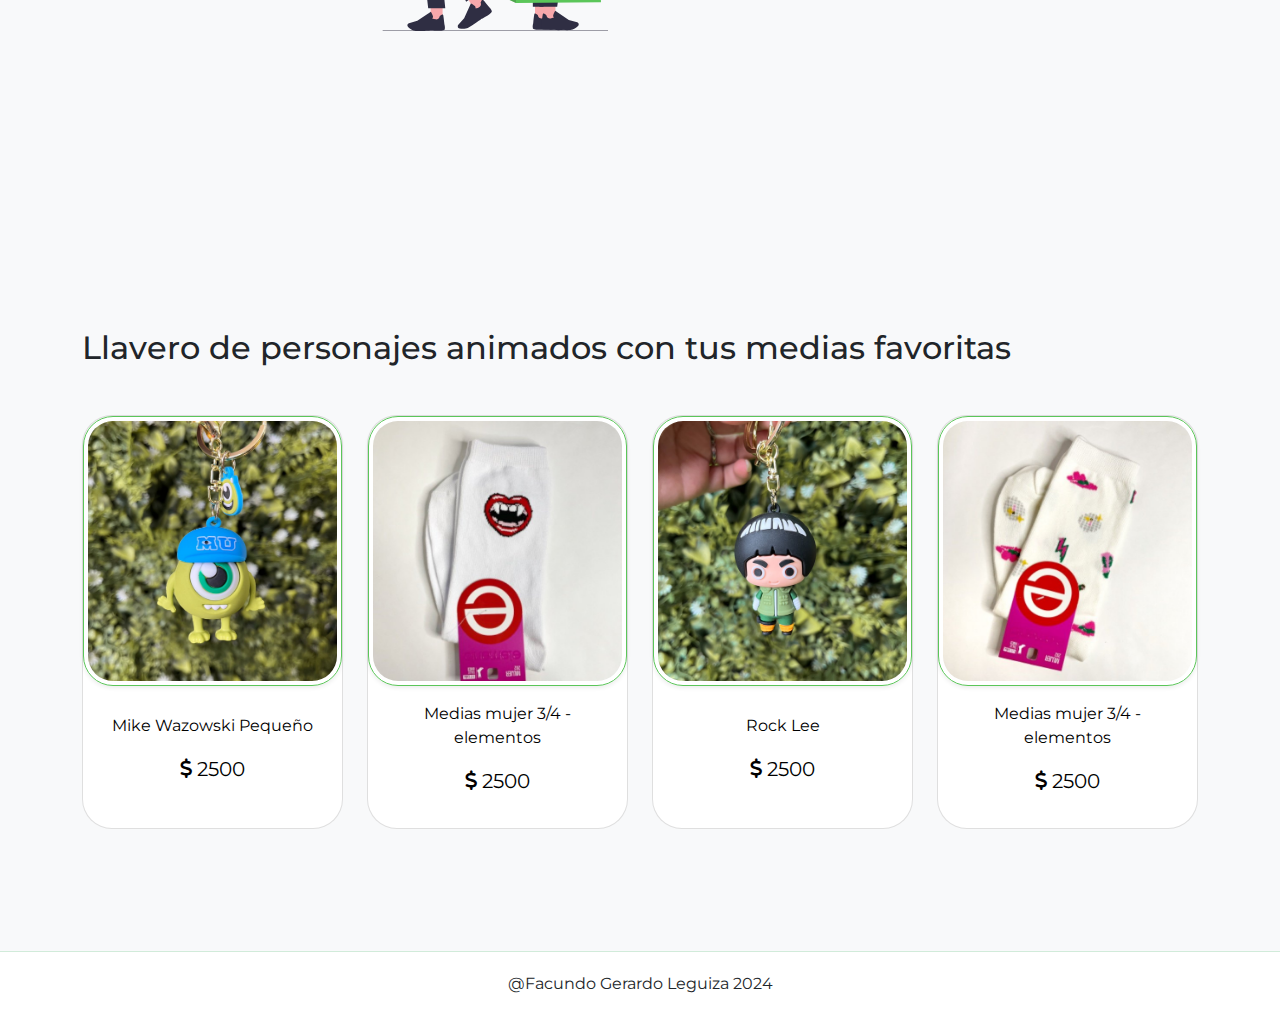
==== commit e0e485a0: "commit" ====
--- a/index.html
+++ b/index.html
@@ -7,12 +7,11 @@
     <link rel="stylesheet" href="https://cdnjs.cloudflare.com/ajax/libs/font-awesome/6.6.0/css/all.min.css">
     <link rel="stylesheet" href="./css/index.css">
     <link rel="stylesheet" href="./asset/libs/bootstrap-5.0.2-dist/css/bootstrap.min.css">
-
     <title>Lemmon Store</title>
 </head>
 
+
 <body>
-
     <header class="container-fluid">
         <nav class="navbar navbar-expand-lg navbar-light ">
             <div class="container">
@@ -47,35 +46,32 @@
     </header>
 
     <main>
-        <section id="hero" class="hero-wrap d-flex justify-content-center align-items-center vh-100 bg-light">
-            <div class="container">
-                <div class="row">
-                    <div class="col-12 text-center">
-                        <img class="mb-2" src="./asset/img/logoLemmon.svg" alt="Logo Lemmon Store" class="img-fluid">
-                        <h1 class="mb-2">¡Bienvenidos a Lemmon Store!</h1>
-                        <h2 class="mb-2">Medias y llaveros con la calidad y estilo que mereces.</h2>
-                        <a class="btn btn-primary mt-4" href="#nosotros" aria-label="Desplazarse a la sección Nosotros">
-                            <i class="fa-solid fa-arrow-down"></i>
-                        </a>
-                    </div>
+        <section id="hero" class="container hero-wrap vh-100 text-center">
+            <div class="row text-justify">
+                <div class="col-6">
+                    <h1 class="mb-2">¡Bienvenidos a Lemmon Store!</h1>
+                    <h2 class="mb-2">Medias y llaveros con la calidad y estilo que mereces.</h2>
                 </div>
-                <div class="row mt-4 text-center logos">
-                    <div class="col-6 col-md-3">
-                        <img src="./asset/img/ELEMETO-LOGO.png" alt="Logo de la empresa Elemeto" class="img-fluid"
-                            loading="lazy">
-                    </div>
-                    <div class="col-6 col-md-3">
-                        <img src="./asset/img/LOGO-FLOYD.png" alt="Logo de la empresa Floyd" class="img-fluid"
-                            loading="lazy">
-                    </div>
-                    <div class="col-6 col-md-3">
-                        <img src="./asset/img/LOGO-MUNDO.png" alt="Logo de la empresa Mundo" class="img-fluid"
-                            loading="lazy">
-                    </div>
-                    <div class="col-6 col-md-3">
-                        <img src="./asset/img/LOGO-AMANECER.png" alt="Logo de la empresa Amanecer" class="img-fluid"
-                            loading="lazy">
-                    </div>
+                <div class="col-6">
+                    <img src="./asset/img/Imagen-HOME.svg" alt="home lemmon store" class="img-fluid img-home">
+                </div>
+            </div>
+            <div class="row mt-10">
+                <div class="col-6 col-md-3">
+                    <img src="./asset/img/ELEMETO-LOGO.png" alt="Logo de la empresa Elemeto" class="img-fluid"
+                        loading="lazy">
+                </div>
+                <div class="col-6 col-md-3">
+                    <img src="./asset/img/LOGO-FLOYD.png" alt="Logo de la empresa Floyd" class="img-fluid"
+                        loading="lazy">
+                </div>
+                <div class="col-6 col-md-3">
+                    <img src="./asset/img/LOGO-MUNDO.png" alt="Logo de la empresa Mundo" class="img-fluid"
+                        loading="lazy">
+                </div>
+                <div class="col-6 col-md-3">
+                    <img src="./asset/img/LOGO-AMANECER.png" alt="Logo de la empresa Amanecer" class="img-fluid"
+                        loading="lazy">
                 </div>
             </div>
         </section>
--- a/css/index.css
+++ b/css/index.css
@@ -79,23 +79,6 @@
 
 
 
-.wrap-text {
-    padding: 10px;
-    font-size: 20px;
-
-    h2 {
-        font-size: 2rem;
-
-        font-weight: bold;
-        margin-bottom: 1rem;
-    }
-
-    p {
-        font-size: 1.125rem;
-        line-height: 1.6;
-        margin: 0 auto;
-    }
-}
 
 
 #nosotros img {
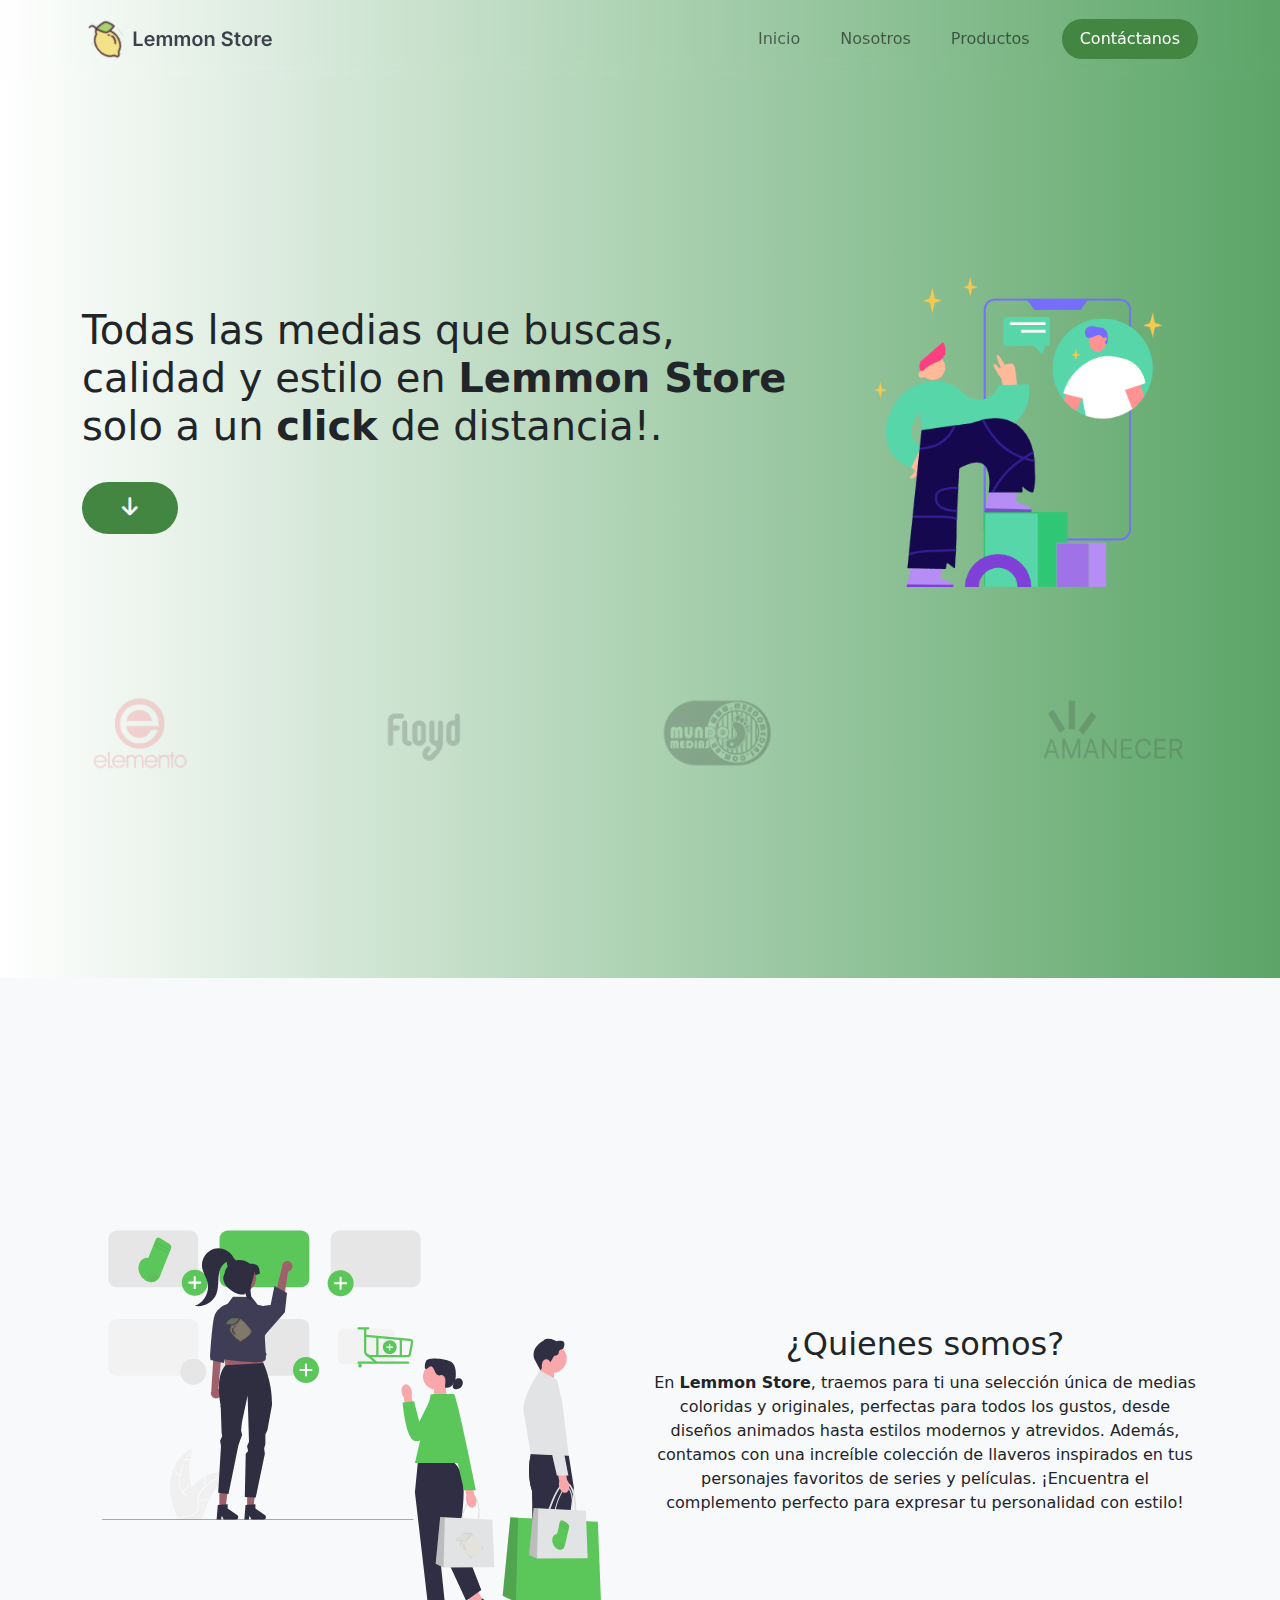
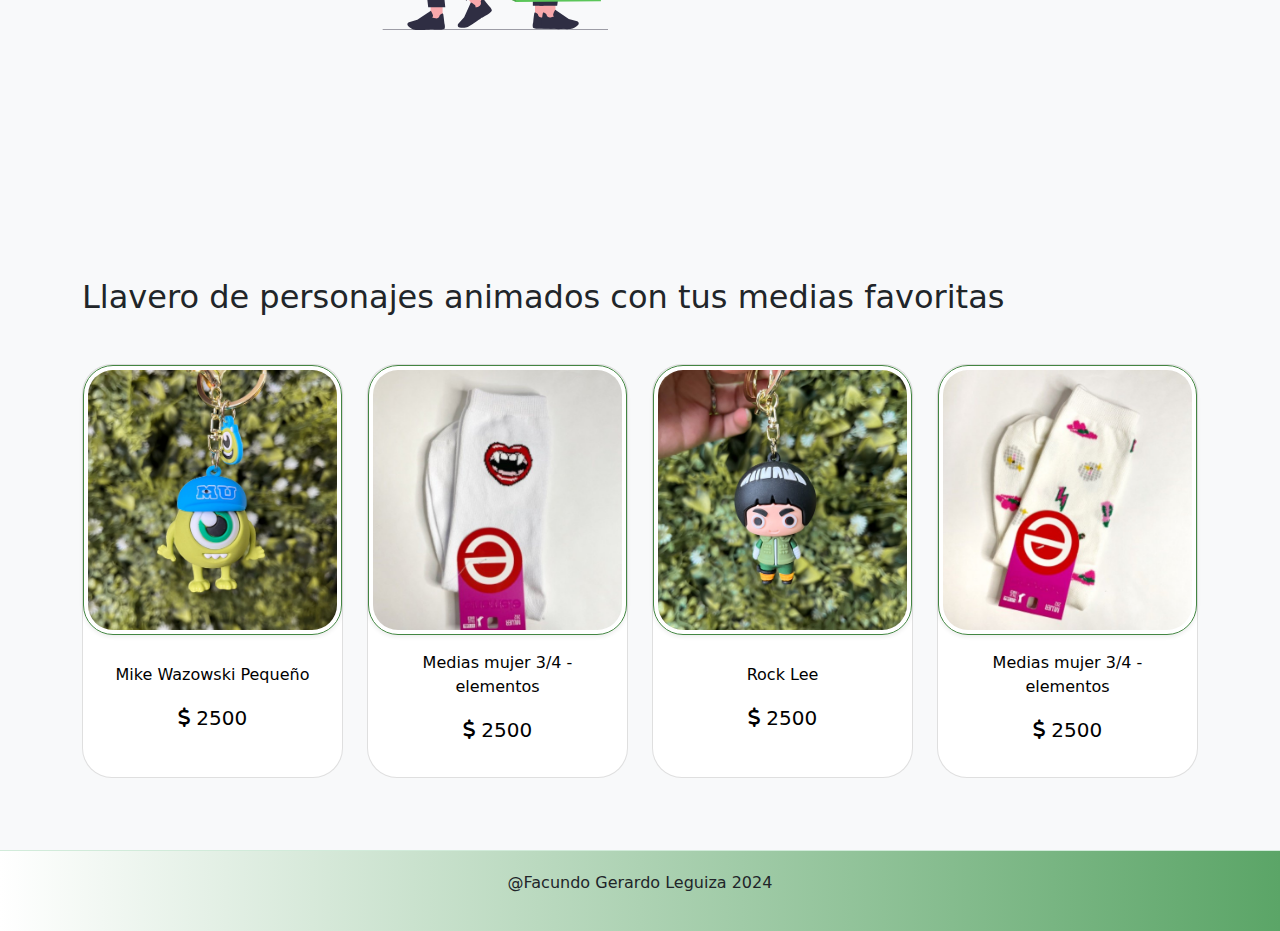
==== commit 26dcb9c2: "commit 2" ====
--- a/index.html
+++ b/index.html
@@ -12,13 +12,12 @@
 
 
 <body>
-    <header class="container-fluid">
+    <header>
         <nav class="navbar navbar-expand-lg navbar-light ">
             <div class="container">
-
                 <!-- Logo -->
                 <a class="navbar-brand" href="#">
-                    <img src="./asset/img/logoLemmon.svg" alt="Logo Lemmon Store">
+                    <img src="./asset/img/logo-lemmon.svg" alt="Logo Lemmon Store">
                 </a>
 
                 <!-- boton -->
@@ -32,11 +31,11 @@
                 <!-- contenido nabegable -->
                 <div class="collapse navbar-collapse" id="navbarSupportedContent">
                     <ul class="navbar-nav ms-auto mb-2 mb-lg-0">
-                        <li class="nav-item"><a class="nav-link" href="#hero">Inicio</a></li>
-                        <li class="nav-item"><a class="nav-link" href="#nosotros">Nosotros</a></li>
-                        <li class="nav-item"><a class="nav-link" href="#products">Productos</a></li>
+                        <li class="nav-item me-4"><a class="nav-link" href="#hero">Inicio</a></li>
+                        <li class="nav-item me-4"><a class="nav-link" href="#nosotros">Nosotros</a></li>
+                        <li class="nav-item me-4"><a class="nav-link" href="#products">Productos</a></li>
                         <li class="nav-item contactUs">
-                            <a class="nav-link " href="./page/contacto.html">Contáctanos</a>
+                            <a class="nav-link" href="./page/contacto.html">Contáctanos</a>
                         </li>
                     </ul>
                 </div>
@@ -46,32 +45,41 @@
     </header>
 
     <main>
-        <section id="hero" class="container hero-wrap vh-100 text-center">
-            <div class="row text-justify">
-                <div class="col-6">
-                    <h1 class="mb-2">¡Bienvenidos a Lemmon Store!</h1>
-                    <h2 class="mb-2">Medias y llaveros con la calidad y estilo que mereces.</h2>
-                </div>
-                <div class="col-6">
-                    <img src="./asset/img/Imagen-HOME.svg" alt="home lemmon store" class="img-fluid img-home">
+        <section id="hero" class="d-flex flex-column vh-100 align-items-center justify-content-center ">
+            <div class="container mb-5">
+                <div class="row align-items-center">
+                    <div class="col-md-8">
+                        <h1>
+                            Todas las medias que buscas, calidad y estilo en
+                            <b>Lemmon Store</b> solo a un <b>click</b> de distancia!.
+                        </h1>
+                        <a class="btn btn-primary mt-4" href="#nosotros" aria-label="Desplazarse a la sección Nosotros">
+                            <i class="fa-solid fa-arrow-down"></i>
+                        </a>
+                    </div>
+                    <div class="col-md-4 ">
+                        <img src="./asset/img/Imagen-HOME.svg" alt="home lemmon store" class="img-fluid logo-home">
+                    </div>
                 </div>
             </div>
-            <div class="row mt-10">
-                <div class="col-6 col-md-3">
-                    <img src="./asset/img/ELEMETO-LOGO.png" alt="Logo de la empresa Elemeto" class="img-fluid"
-                        loading="lazy">
-                </div>
-                <div class="col-6 col-md-3">
-                    <img src="./asset/img/LOGO-FLOYD.png" alt="Logo de la empresa Floyd" class="img-fluid"
-                        loading="lazy">
-                </div>
-                <div class="col-6 col-md-3">
-                    <img src="./asset/img/LOGO-MUNDO.png" alt="Logo de la empresa Mundo" class="img-fluid"
-                        loading="lazy">
-                </div>
-                <div class="col-6 col-md-3">
-                    <img src="./asset/img/LOGO-AMANECER.png" alt="Logo de la empresa Amanecer" class="img-fluid"
-                        loading="lazy">
+            <div class="container mt-5">
+                <div class="row logos">
+                    <div class="col-6 col-sm-4 col-md-3">
+                        <img src="./asset/img/ELEMETO-LOGO.png" alt="Logo de la empresa Elemeto" class="img-fluid"
+                            loading="lazy">
+                    </div>
+                    <div class="col-6 col-sm-4 col-md-3 ">
+                        <img src="./asset/img/LOGO-FLOYD.png" alt="Logo de la empresa Floyd" class="img-fluid"
+                            loading="lazy">
+                    </div>
+                    <div class="col-6 col-sm-4 col-md-4">
+                        <img src="./asset/img/LOGO-MUNDO.png" alt="Logo de la empresa Mundo" class="img-fluid"
+                            loading="lazy">
+                    </div>
+                    <div class="col-6 col-sm-4 col-md-2">
+                        <img src="./asset/img/LOGO-AMANECER.png" alt="Logo de la empresa Amanecer" class="img-fluid"
+                            loading="lazy">
+                    </div>
                 </div>
             </div>
         </section>
--- a/css/index.css
+++ b/css/index.css
@@ -1,8 +1,10 @@
+@import url('./header.css');
+@import url('./home.css');
 @import url('https://fonts.googleapis.com/css2?family=Montserrat:ital,wght@0,100..900;1,100..900&display=swap');
 
 :root {
     --color-white: #ffff;
-    --color-green: #5BC659;
+    --color-green: #438642;
     --color-white-2: #d1ebda
 }
 
@@ -11,73 +13,14 @@
 }
 
 * {
-    font-family: "Montserrat", sans-serif;
-    font-optical-sizing: auto;
-    font-weight: 400;
-    font-style: normal;
     margin: 0;
     padding: 0;
 }
 
 
-/* header navbar */
-header {
-    background-color: rgba(255, 255, 255, 0.117);
-    backdrop-filter: blur(10px);
-    top: 0;
-    position: sticky;
-    border-bottom: solid 1px var(--color-white-2);
-    z-index: 20;
+body {
+    background: linear-gradient(to right, #ffffff, #5ba567);
 }
-
-
-.contactUs {
-    background-color: var(--color-green);
-    border-radius: 20px;
-    padding: 0px 10px !important;
-
-    a {
-        color: var(--color-white) !important;
-    }
-}
-
-.contactUs:hover {
-    background-color: #459344;
-}
-
-
-
-
-/* hero */
-.hero-wrap {
-
-
-    img {
-        height: 100px;
-    }
-
-    a {
-        margin: 20px 0;
-        border-radius: 30px;
-        padding: 10px 40px;
-        font-size: 1.3rem;
-        color: var(--color-white) !important;
-        text-decoration: none;
-        border: none;
-        background-color: var(--color-green);
-    }
-
-    .logos img {
-        opacity: 20%;
-    }
-
-}
-
-.hero-wrap a:hover {
-    background-color: #459344;
-}
-
-
 
 
 
@@ -88,8 +31,7 @@
 }
 
 
-
-#products {
+S #products {
     padding: 50px;
 }
 
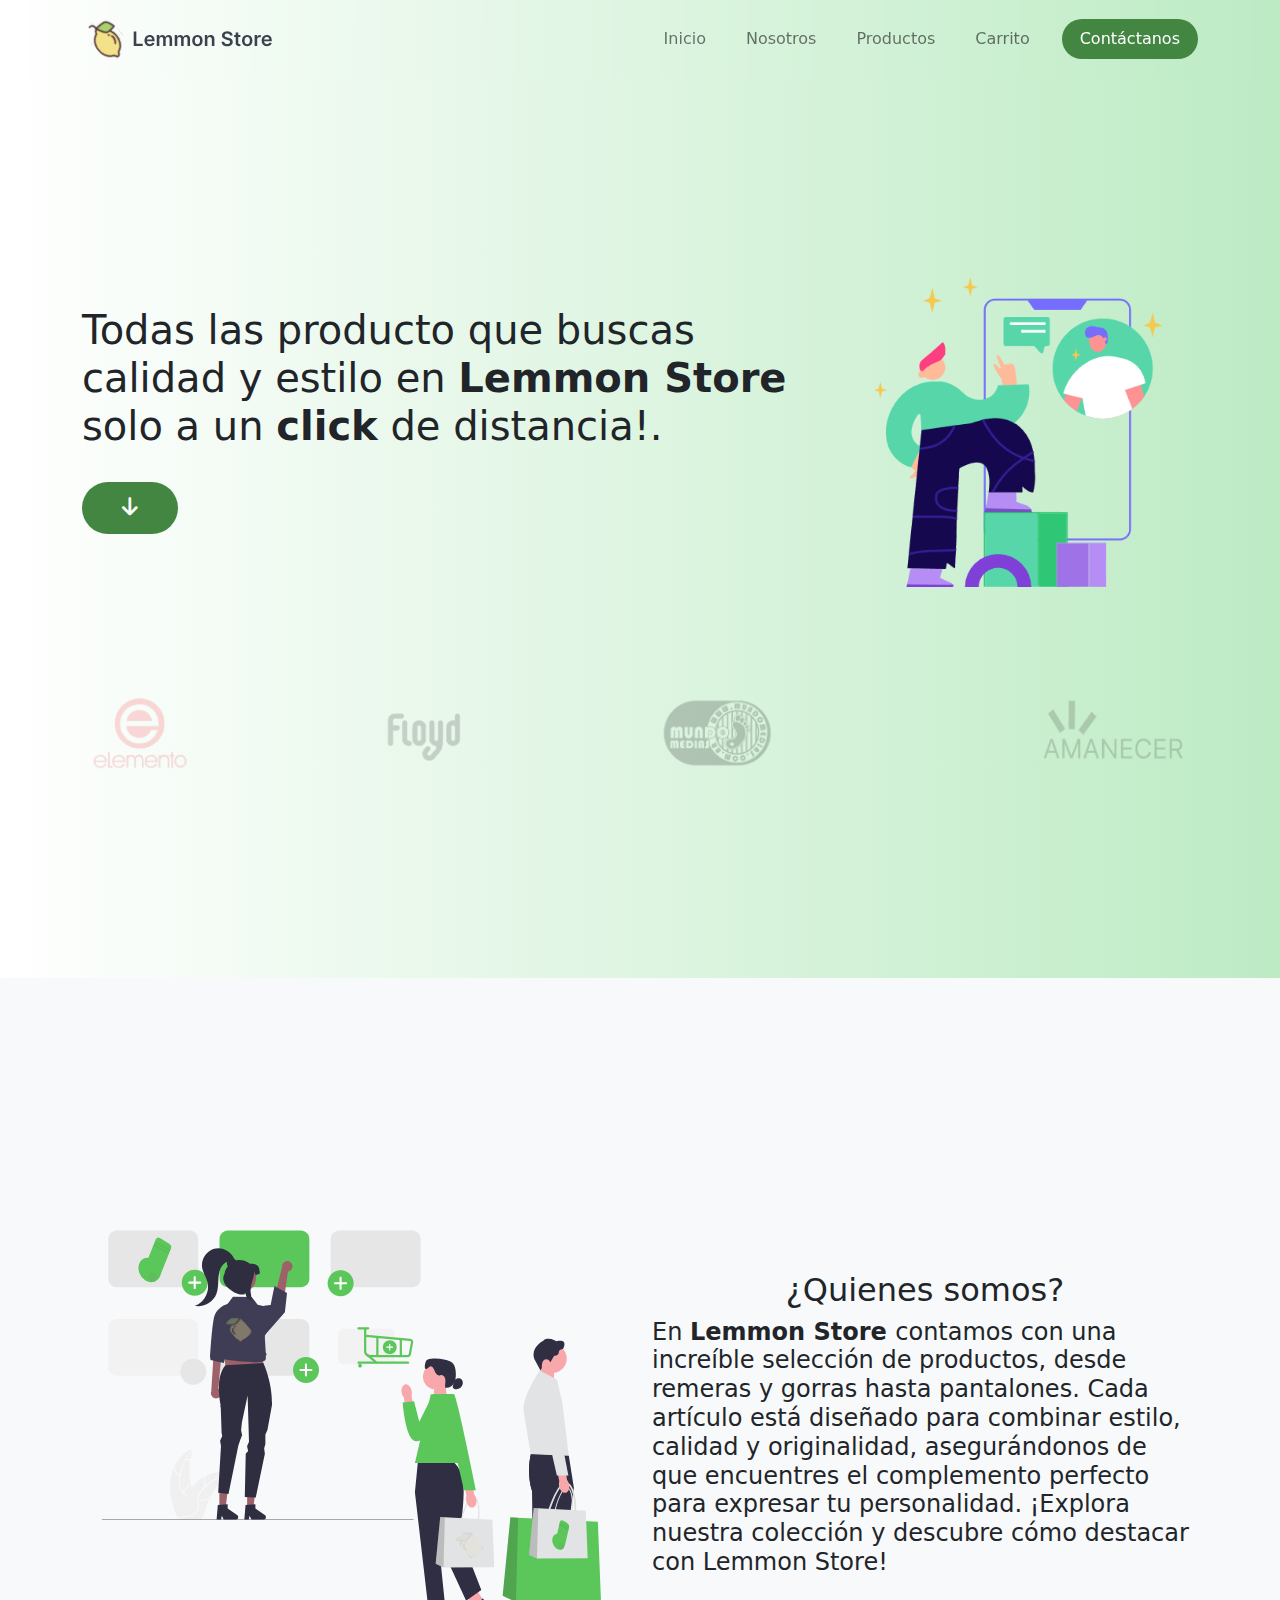
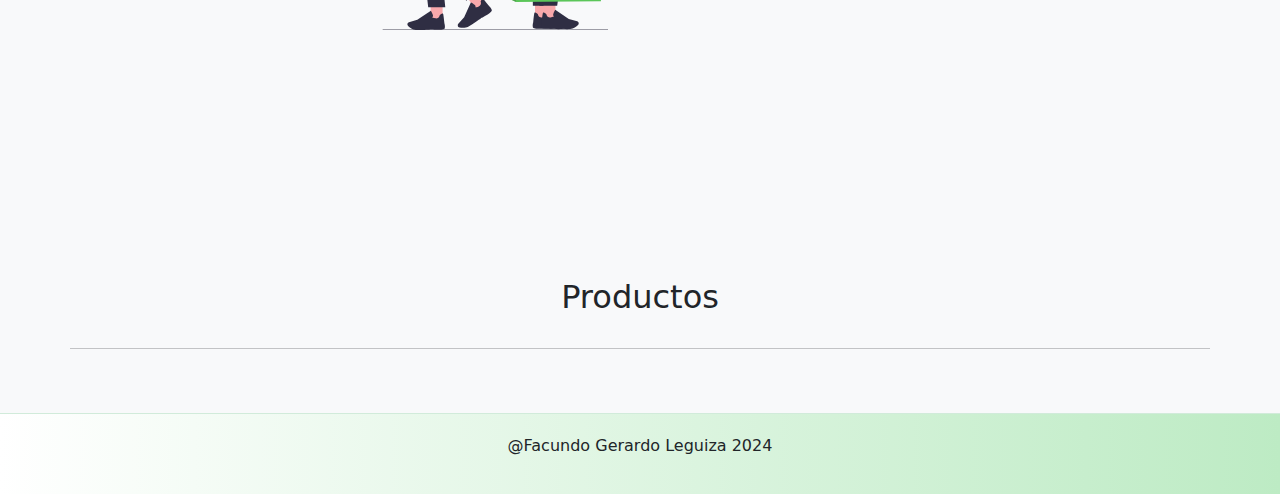
==== commit 50764d7a: "Creamos un carrito , lista de productos en el index funcionalidades y demas" ====
--- a/index.html
+++ b/index.html
@@ -7,6 +7,7 @@
     <link rel="stylesheet" href="https://cdnjs.cloudflare.com/ajax/libs/font-awesome/6.6.0/css/all.min.css">
     <link rel="stylesheet" href="./css/index.css">
     <link rel="stylesheet" href="./asset/libs/bootstrap-5.0.2-dist/css/bootstrap.min.css">
+    <link rel="stylesheet" href="./css/productos.css">
     <title>Lemmon Store</title>
 </head>
 
@@ -34,6 +35,7 @@
                         <li class="nav-item me-4"><a class="nav-link" href="#hero">Inicio</a></li>
                         <li class="nav-item me-4"><a class="nav-link" href="#nosotros">Nosotros</a></li>
                         <li class="nav-item me-4"><a class="nav-link" href="#products">Productos</a></li>
+                        <li class="nav-item me-4"><a class="nav-link" href="./page/carrito.html">Carrito</a></li>
                         <li class="nav-item contactUs">
                             <a class="nav-link" href="./page/contacto.html">Contáctanos</a>
                         </li>
@@ -50,7 +52,7 @@
                 <div class="row align-items-center">
                     <div class="col-md-8">
                         <h1>
-                            Todas las medias que buscas, calidad y estilo en
+                            Todas las producto que buscas calidad y estilo en
                             <b>Lemmon Store</b> solo a un <b>click</b> de distancia!.
                         </h1>
                         <a class="btn btn-primary mt-4" href="#nosotros" aria-label="Desplazarse a la sección Nosotros">
@@ -92,15 +94,15 @@
                         <img src="./asset/img/nosotros.svg" alt="Imagen de Lemmon Store" class="img-fluid">
                     </div>
                     <!-- Texto -->
-                    <div class="col-12 col-md-6 wrap-text text-center">
-                        <h2>¿Quienes somos?</h2>
-                        <p>
-                            En <b>Lemmon Store</b>, traemos para ti una selección única de medias coloridas y
-                            originales, perfectas para todos los gustos, desde diseños animados hasta estilos modernos y
-                            atrevidos. Además, contamos con una increíble colección de llaveros inspirados en tus
-                            personajes favoritos de series y películas. ¡Encuentra el complemento perfecto para expresar
-                            tu personalidad con estilo!
-                        </p>
+                    <div class="col-12 col-md-6 wrap-text text-justify">
+                        <h2 class="text-center">¿Quienes somos?</h2>
+                        <h4>En <b>Lemmon Store </b> contamos con una increíble selección de productos, desde remeras y
+                            gorras
+                            hasta pantalones. Cada artículo está diseñado para combinar estilo, calidad y originalidad,
+                            asegurándonos de que
+                            encuentres el complemento perfecto para expresar tu personalidad. ¡Explora nuestra colección
+                            y descubre cómo destacar con Lemmon Store!
+                        </h4>
                     </div>
                 </div>
             </div>
@@ -110,58 +112,9 @@
         <section id="products" class="d-flex justify-content-center bg-light">
             <div class="container">
                 <!-- Sección de Llavero -->
-                <div class="row mb-5">
-                    <h2 class="mb-5">Llavero de personajes animados con tus medias favoritas</h2>
-
-                    <!-- Producto 1 -->
-                    <div class="col-12 col-sm-6 col-md-4 col-lg-3 mb-4">
-                        <div class="card h-100 text-center">
-                            <img src="../asset/img/llaveritos/pll (1).jpeg" alt="Llavero diseño 1"
-                                class="card-img-top shadow-sm">
-                            <div class="card-body d-flex flex-column justify-content-center">
-                                <p class="card-text">Mike Wazowski Pequeño</p>
-                                <p class="fs-5"><i class="fa-solid fa-dollar-sign"></i> 2500</p>
-                                <!-- <button class="btn btn-success mt-2 shadow-sm"><i
-                                        class="fa-solid fa-cart-plus fs-4"></i></button> -->
-                            </div>
-                        </div>
-                    </div>
-                    <div class="col-12 col-sm-6 col-md-4 col-lg-3 mb-4">
-                        <div class="card h-100 text-center">
-                            <img src="../asset/img/medias/med1 (7).jpg" alt="Llavero diseño 1"
-                                class="card-img-top shadow-sm">
-                            <div class="card-body d-flex flex-column justify-content-center">
-                                <p class="card-text">Medias mujer 3/4 - elementos</p>
-                                <p class="fs-5"><i class="fa-solid fa-dollar-sign"></i> 2500</p>
-                            </div>
-                        </div>
-                    </div>
-
-
-                    <div class="col-12 col-sm-6 col-md-4 col-lg-3 mb-4">
-                        <a class="card h-100 text-center">
-                            <img src="../asset/img/llaveritos/pll (8).jpeg" alt="Llavero diseño 1"
-                                class="card-img-top shadow-sm">
-                            <div class="card-body d-flex flex-column justify-content-center">
-                                <p class="card-text">Rock Lee</p>
-                                <p class="fs-5"><i class="fa-solid fa-dollar-sign"></i> 2500</p>
-                            </div>
-                        </a>
-                    </div>
-
-                    <!-- Producto 1 -->
-                    <div class="col-12 col-sm-6 col-md-4 col-lg-3 mb-4">
-                        <div class="card h-100 text-center">
-                            <img src="./asset/img/medias/med1 (4).jpg" alt="Llavero diseño 1"
-                                class="card-img-top shadow-sm">
-                            <div class="card-body d-flex flex-column justify-content-center">
-                                <p class="card-text">Medias mujer 3/4 - elementos</p>
-                                <p class="fs-5"><i class="fa-solid fa-dollar-sign"></i> 2500</p>
-                            </div>
-                        </div>
-                    </div>
-
-
+                <div class="row mb-5 gap-4  d-flex justify-content-between align-items-center" id="containerItemIndex">
+                    <h2 class="text-center">Productos</h2>
+                    <hr>
                 </div>
 
             </div>
@@ -175,8 +128,7 @@
         <p>@Facundo Gerardo Leguiza 2024</p>
     </footer>
 </body>
-
-
+<script src="./js/productos.js"></script>
 <script src="./asset/libs/bootstrap-5.0.2-dist/js/bootstrap.bundle.min.js"></script>
 
 </html>--- a/css/index.css
+++ b/css/index.css
@@ -18,10 +18,13 @@
 }
 
 
-body {
-    background: linear-gradient(to right, #ffffff, #5ba567);
+.productsImg {
+    height: 100px;
 }
 
+body {
+    background: linear-gradient(to right, #ffffff, #bdebc4);
+}
 
 
 #nosotros img {
@@ -66,7 +69,27 @@
     transition: 0.5s;
 }
 
+td img {
+    height: 50px;
+}
 
+
+td button {
+    text-align: center;
+    padding: 8px;
+    width: 200px;
+    outline: none;
+    border-radius: 30px;
+    border: none;
+    border: solid 1px #d1ebda;
+    background-color: #5BC659;
+    color: #fff;
+    font-weight: 400;
+}
+
+td button:hover {
+    background-color: #459344;
+}
 
 footer {
     border-top: solid 1px var(--color-white-2);
--- a/css/productos.css
+++ b/css/productos.css
@@ -0,0 +1,57 @@
+.target-producto {
+    display: flex;
+    justify-content: center;
+    align-items: center;
+    flex-direction: column;
+    height: 290px;
+    width: 220px;
+    border-radius: 30px;
+    background-color: #fff;
+    -webkit-box-shadow: 0px 0px 5px 3px rgba(0, 0, 0, 0.06);
+    -moz-box-shadow: 0px 0px 5px 3px rgba(0, 0, 0, 0.06);
+    box-shadow: 0px 0px 5px 3px rgba(0, 0, 0, 0.06);
+    border: solid 2px #d1ebda
+}
+
+.target-producto img {
+    object-fit: cover;
+    height: 195px;
+    width: 200px;
+    border-radius: 30px;
+    border: solid 1px #5BC659;
+}
+
+.target-producto button {
+    padding: 8px;
+    width: 200px;
+    outline: none;
+    border-radius: 30px;
+    border: none;
+    border: solid 1px #d1ebda;
+    background-color: #5BC659;
+    color: #fff;
+    font-weight: 400;
+}
+
+.target-producto button:hover {
+    background-color: #459344;
+}
+
+
+.target-producto a {
+    text-decoration: none;
+    text-align: center;
+    padding: 8px;
+    width: 200px;
+    outline: none;
+    border-radius: 30px;
+    border: none;
+    border: solid 1px #d1ebda;
+    background-color: #5BC659;
+    color: #fff;
+    font-weight: 400;
+}
+
+.target-producto a:hover {
+    background-color: #459344;
+}